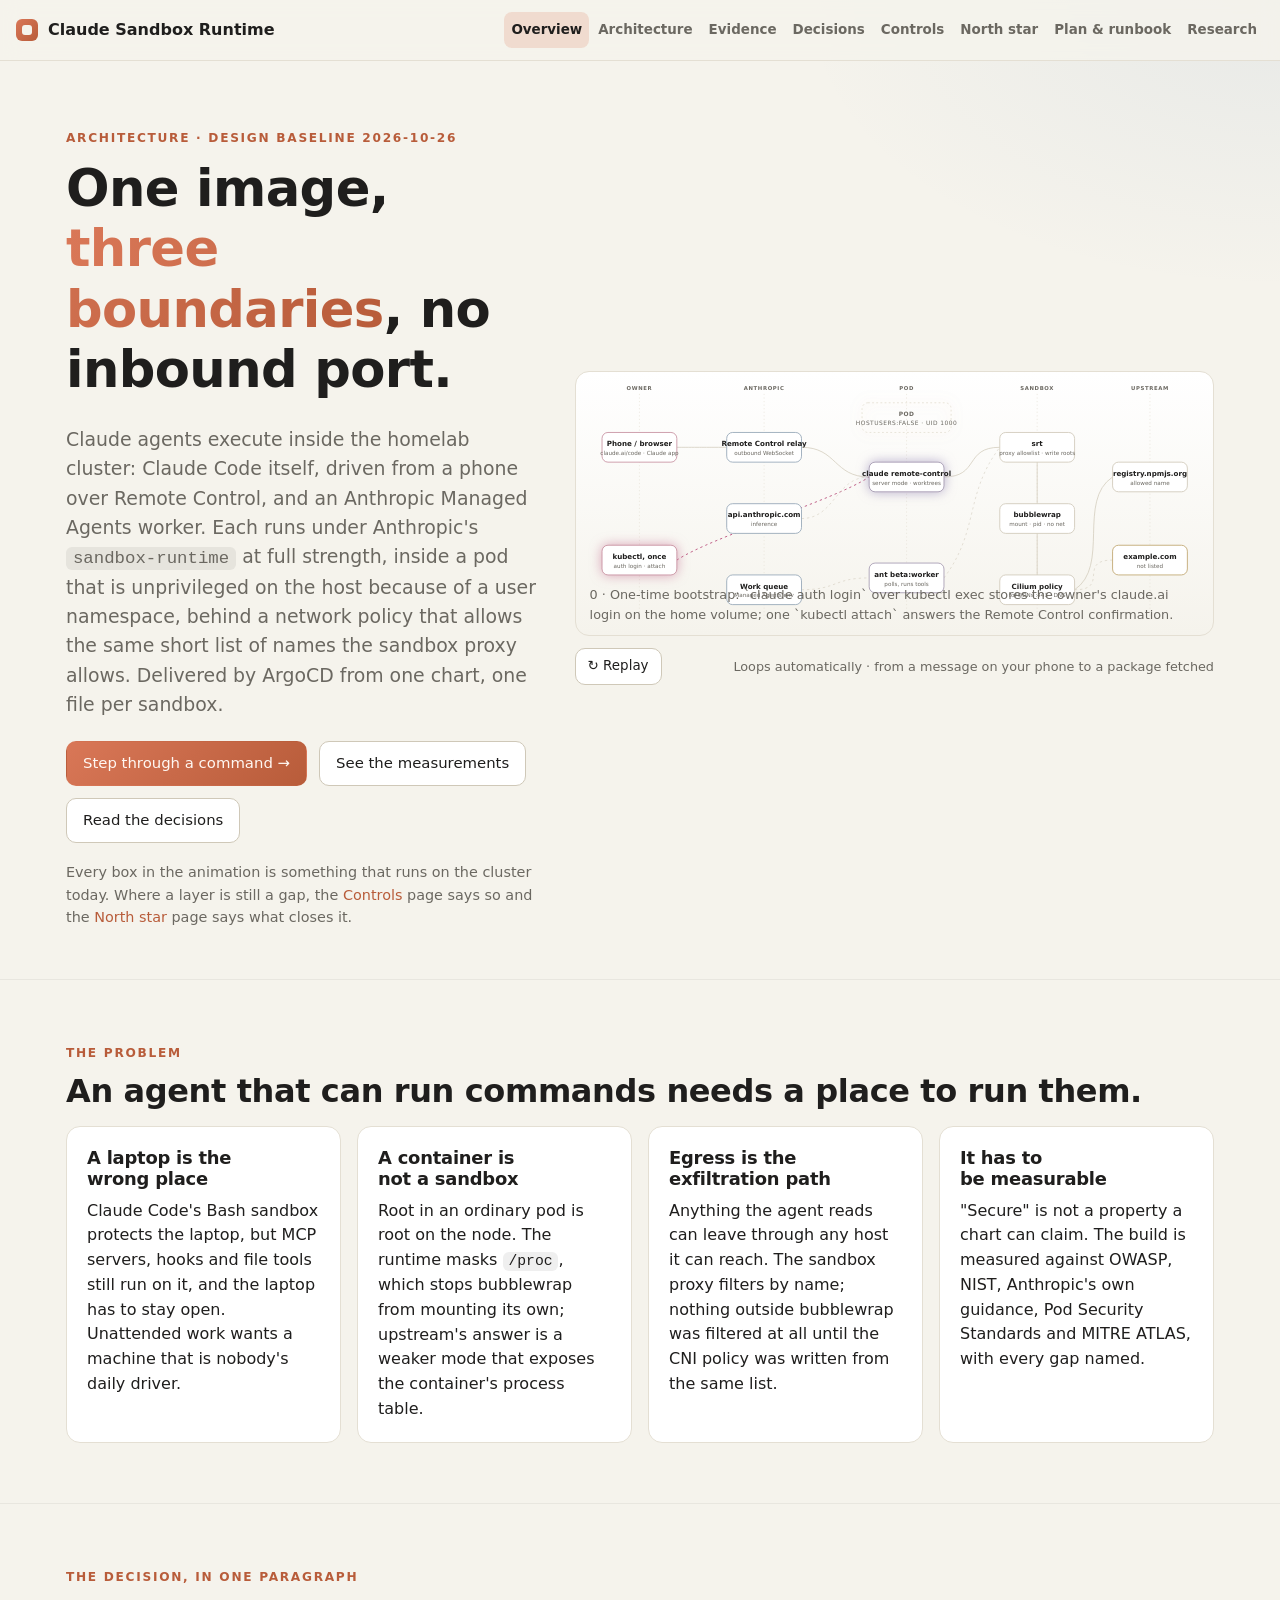
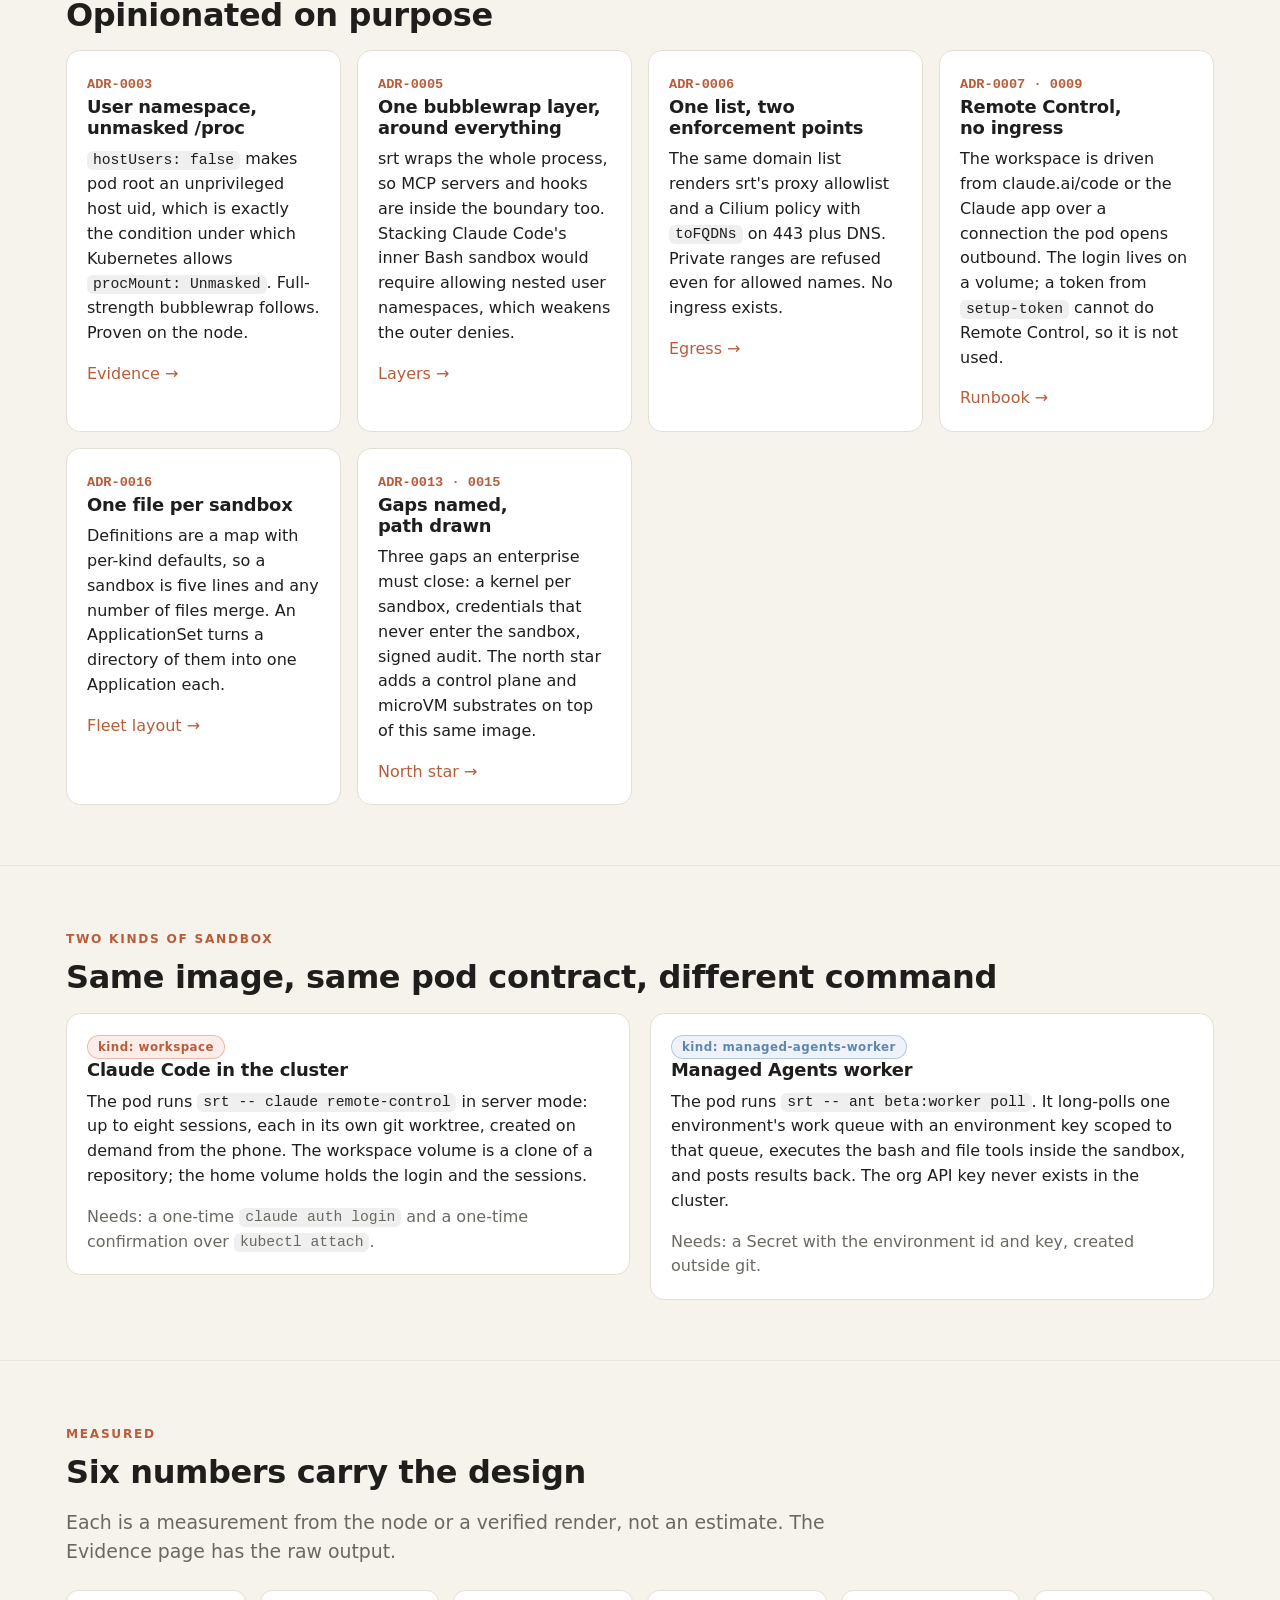
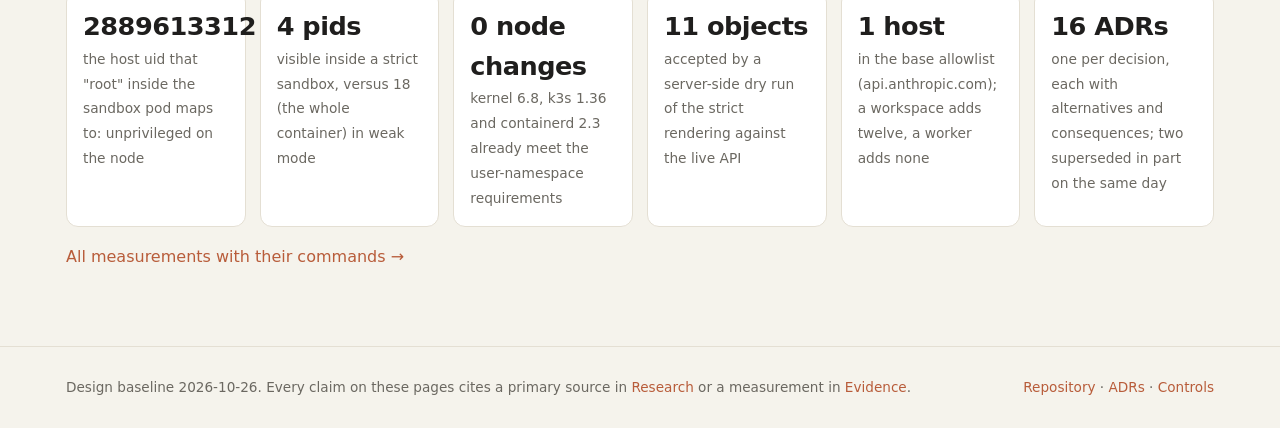
==== site/index.html @ 76c27f7f "Site: GitHub Pages in the Claude palette, replacing the artifact pages site/ mirrors the structure o" ====
<!doctype html>
<html lang="en">
<head>
<meta charset="utf-8">
<meta name="viewport" content="width=device-width, initial-scale=1, viewport-fit=cover">
<title>Claude Sandbox Runtime</title>
<meta name="description" content="Sandboxed execution environments for Claude agents on a Kubernetes homelab: Anthropic's sandbox-runtime at full strength inside pod user namespaces, delivered by GitOps, measured against published controls.">
<link rel="stylesheet" href="assets/site.css">
<script src="assets/site.js"></script>
</head>
<body>
<header id="site-header"></header>

<section class="hero">
  <div class="wrap grid">
    <div>
      <span class="eyebrow">Architecture · design baseline 2026-10-26</span>
      <h1>One image, <span>three boundaries</span>, no inbound port.</h1>
      <p class="lede">Claude agents execute inside the homelab cluster: Claude Code itself, driven from a phone over Remote Control, and an Anthropic Managed Agents worker. Each runs under Anthropic's <code>sandbox-runtime</code> at full strength, inside a pod that is unprivileged on the host because of a user namespace, behind a network policy that allows the same short list of names the sandbox proxy allows. Delivered by ArgoCD from one chart, one file per sandbox.</p>
      <div class="cta">
        <a class="btn primary" href="architecture.html">Step through a command →</a>
        <a class="btn" href="evidence.html">See the measurements</a>
        <a class="btn" href="decisions.html">Read the decisions</a>
      </div>
      <p class="muted" style="margin-top:18px;font-size:.9rem">Every box in the animation is something that runs on the cluster today. Where a layer is still a gap, the <a href="controls.html">Controls</a> page says so and the <a href="north-star.html">North star</a> page says what closes it.</p>
    </div>
    <div>
      <div class="stage" id="hero-stage"><div class="caption">Starting…</div></div>
      <div class="stage-controls">
        <button class="btn small" id="hero-replay">↻ Replay</button>
        <span class="spacer"></span>
        <span class="muted" style="font-size:.8rem">Loops automatically · from a message on your phone to a package fetched</span>
      </div>
    </div>
  </div>
</section>

<section>
  <div class="wrap">
    <span class="eyebrow">The problem</span>
    <h2>An agent that can run commands needs a place to run them.</h2>
    <div class="cards">
      <div class="card reveal"><h3>A laptop is the wrong place</h3><p>Claude Code's Bash sandbox protects the laptop, but MCP servers, hooks and file tools still run on it, and the laptop has to stay open. Unattended work wants a machine that is nobody's daily driver.</p></div>
      <div class="card reveal d1"><h3>A container is not a sandbox</h3><p>Root in an ordinary pod is root on the node. The runtime masks <code>/proc</code>, which stops bubblewrap from mounting its own; upstream's answer is a weaker mode that exposes the container's process table.</p></div>
      <div class="card reveal d2"><h3>Egress is the exfiltration path</h3><p>Anything the agent reads can leave through any host it can reach. The sandbox proxy filters by name; nothing outside bubblewrap was filtered at all until the CNI policy was written from the same list.</p></div>
      <div class="card reveal d3"><h3>It has to be measurable</h3><p>"Secure" is not a property a chart can claim. The build is measured against OWASP, NIST, Anthropic's own guidance, Pod Security Standards and MITRE ATLAS, with every gap named.</p></div>
    </div>
  </div>
</section>

<section>
  <div class="wrap">
    <span class="eyebrow">The decision, in one paragraph</span>
    <h2>Opinionated on purpose</h2>
    <div class="cards">
      <div class="card reveal"><span class="n">ADR-0003</span><h3>User namespace, unmasked /proc</h3><p><code>hostUsers: false</code> makes pod root an unprivileged host uid, which is exactly the condition under which Kubernetes allows <code>procMount: Unmasked</code>. Full-strength bubblewrap follows. Proven on the node.</p><a href="evidence.html">Evidence →</a></div>
      <div class="card reveal d1"><span class="n">ADR-0005</span><h3>One bubblewrap layer, around everything</h3><p>srt wraps the whole process, so MCP servers and hooks are inside the boundary too. Stacking Claude Code's inner Bash sandbox would require allowing nested user namespaces, which weakens the outer denies.</p><a href="architecture.html#layers">Layers →</a></div>
      <div class="card reveal d2"><span class="n">ADR-0006</span><h3>One list, two enforcement points</h3><p>The same domain list renders srt's proxy allowlist and a Cilium policy with <code>toFQDNs</code> on 443 plus DNS. Private ranges are refused even for allowed names. No ingress exists.</p><a href="architecture.html#egress">Egress →</a></div>
      <div class="card reveal d3"><span class="n">ADR-0007 · 0009</span><h3>Remote Control, no ingress</h3><p>The workspace is driven from claude.ai/code or the Claude app over a connection the pod opens outbound. The login lives on a volume; a token from <code>setup-token</code> cannot do Remote Control, so it is not used.</p><a href="plan.html">Runbook →</a></div>
      <div class="card reveal"><span class="n">ADR-0016</span><h3>One file per sandbox</h3><p>Definitions are a map with per-kind defaults, so a sandbox is five lines and any number of files merge. An ApplicationSet turns a directory of them into one Application each.</p><a href="plan.html#fleet">Fleet layout →</a></div>
      <div class="card reveal d1"><span class="n">ADR-0013 · 0015</span><h3>Gaps named, path drawn</h3><p>Three gaps an enterprise must close: a kernel per sandbox, credentials that never enter the sandbox, signed audit. The north star adds a control plane and microVM substrates on top of this same image.</p><a href="north-star.html">North star →</a></div>
    </div>
  </div>
</section>

<section>
  <div class="wrap">
    <span class="eyebrow">Two kinds of sandbox</span>
    <h2>Same image, same pod contract, different command</h2>
    <div class="split">
      <div class="card reveal"><span class="pill accent">kind: workspace</span><h3>Claude Code in the cluster</h3><p>The pod runs <code>srt -- claude remote-control</code> in server mode: up to eight sessions, each in its own git worktree, created on demand from the phone. The workspace volume is a clone of a repository; the home volume holds the login and the sessions.</p><p class="muted">Needs: a one-time <code>claude auth login</code> and a one-time confirmation over <code>kubectl attach</code>.</p></div>
      <div class="card reveal d1"><span class="pill sn">kind: managed-agents-worker</span><h3>Managed Agents worker</h3><p>The pod runs <code>srt -- ant beta:worker poll</code>. It long-polls one environment's work queue with an environment key scoped to that queue, executes the bash and file tools inside the sandbox, and posts results back. The org API key never exists in the cluster.</p><p class="muted">Needs: a Secret with the environment id and key, created outside git.</p></div>
    </div>
  </div>
</section>

<section>
  <div class="wrap">
    <span class="eyebrow">Measured</span>
    <h2>Six numbers carry the design</h2>
    <p class="lede">Each is a measurement from the node or a verified render, not an estimate. The Evidence page has the raw output.</p>
    <div class="stats">
      <div class="stat reveal"><b>2889613312</b><span>the host uid that "root" inside the sandbox pod maps to: unprivileged on the node</span></div>
      <div class="stat reveal d1"><b>4 pids</b><span>visible inside a strict sandbox, versus 18 (the whole container) in weak mode</span></div>
      <div class="stat reveal d2"><b>0 node changes</b><span>kernel 6.8, k3s 1.36 and containerd 2.3 already meet the user-namespace requirements</span></div>
      <div class="stat reveal d3"><b>11 objects</b><span>accepted by a server-side dry run of the strict rendering against the live API</span></div>
      <div class="stat reveal"><b>1 host</b><span>in the base allowlist (api.anthropic.com); a workspace adds twelve, a worker adds none</span></div>
      <div class="stat reveal d1"><b>16 ADRs</b><span>one per decision, each with alternatives and consequences; two superseded in part on the same day</span></div>
    </div>
    <p style="margin-top:18px"><a href="evidence.html">All measurements with their commands →</a></p>
  </div>
</section>

<footer id="site-footer"></footer>

<script>
(function () {
  const F = window.Site.Flow;
  const spec = {
    w: 1040, h: 410, nw: 126, nh: 50, label: "From a message on the phone to a package fetched through the sandbox",
    lanes: [["Owner", 90], ["Anthropic", 300], ["Pod", 540], ["Sandbox", 760], ["Upstream", 950]],
    nodes: [
      { id: "phone", label: "Phone / browser", sub: "claude.ai/code · Claude app", x: 90, y: 110, kind: "idp" },
      { id: "laptop", label: "kubectl, once", sub: "auth login · attach", x: 90, y: 300, kind: "idp" },
      { id: "relay", label: "Remote Control relay", sub: "outbound WebSocket", x: 300, y: 110, kind: "sn" },
      { id: "api", label: "api.anthropic.com", sub: "inference", x: 300, y: 230, kind: "sn" },
      { id: "queue", label: "Work queue", sub: "Managed Agents env", x: 300, y: 350, kind: "sn" },
      { id: "pod", label: "Pod", sub: "hostUsers:false · uid 1000", x: 540, y: 60, kind: "group", w: 150 },
      { id: "claude", label: "claude remote-control", sub: "server mode · worktrees", x: 540, y: 160, kind: "maestro" },
      { id: "ant", label: "ant beta:worker", sub: "polls, runs tools", x: 540, y: 330, kind: "maestro" },
      { id: "srt", label: "srt", sub: "proxy allowlist · write roots", x: 760, y: 110 },
      { id: "bwrap", label: "bubblewrap", sub: "mount · pid · no net", x: 760, y: 230 },
      { id: "cni", label: "Cilium policy", sub: "toFQDNs :443 · DNS", x: 760, y: 350 },
      { id: "npm", label: "registry.npmjs.org", sub: "allowed name", x: 950, y: 160 },
      { id: "evil", label: "example.com", sub: "not listed", x: 950, y: 300, kind: "key" },
    ],
    edges: [
      { id: "phone-relay", from: "phone", to: "relay" },
      { id: "laptop-claude", from: "laptop", to: "claude", kind: "c", bend: -40, dashed: true },
      { id: "relay-claude", from: "relay", to: "claude", kind: "c", bend: 0 },
      { id: "claude-api", from: "claude", to: "api", kind: "back", dashed: true },
      { id: "queue-ant", from: "queue", to: "ant", kind: "c", bend: 0, dashed: true },
      { id: "claude-srt", from: "claude", to: "srt", kind: "c", bend: 0 },
      { id: "srt-bwrap", from: "srt", to: "bwrap", kind: "v" },
      { id: "bwrap-cni", from: "bwrap", to: "cni", kind: "v" },
      { id: "cni-npm", from: "cni", to: "npm", kind: "c", bend: -40 },
      { id: "cni-evil", from: "cni", to: "evil", kind: "c", bend: 0, dashed: true },
      { id: "ant-srt", from: "ant", to: "srt", kind: "c", bend: -80, dashed: true },
    ],
  };
  const stage = document.getElementById("hero-stage");
  const flow = F.mount(stage, spec);
  const steps = [
    { caption: "0 · One-time bootstrap: `claude auth login` over kubectl exec stores the owner's claude.ai login on the home volume; one `kubectl attach` answers the Remote Control confirmation.", nodes: { laptop: "active-idp", pod: "active" }, packets: [{ edge: "laptop-claude", label: "login", cls: "idp" }], after: { claude: "active-maestro" } },
    { caption: "1 · The server opened an outbound WebSocket to Anthropic's Remote Control relay when it started. Nothing on the LAN accepts connections; the pod has no Service and the policy denies all ingress.", packets: [{ edge: "relay-claude", reverse: true, label: "register", cls: "maestro" }], after: { relay: "active-sn" } },
    { caption: "2 · You send a message from the phone: `npm view left-pad version`. The model answers with a Bash tool call; in default permission mode the app asks you first. bypassPermissions is disabled by managed settings.", nodes: { phone: "active-idp" }, packets: [{ edge: "phone-relay", label: "message", cls: "idp" }, { edge: "relay-claude", label: "turn", cls: "sn" }], after: { claude: "active-maestro" } },
    { caption: "3 · Inference goes to api.anthropic.com, the one name every sandbox may reach.", packets: [{ edge: "claude-api", label: "messages", cls: "sn" }, { edge: "claude-api", reverse: true, label: "tool_use", cls: "sn" }], after: { api: "active-sn" } },
    { caption: "4 · The whole server already runs inside srt, so the shell it spawns inherits the sandbox: writable /workspace, /home/agent and /tmp only, a fresh /proc with four pids, no network interface.", packets: [{ edge: "claude-srt", label: "spawn shell" }], after: { srt: "active" } },
    { caption: "5 · bubblewrap: own mount namespace with read-only binds for every deny, --unshare-net, --unshare-pid, the seccomp helper refusing Unix sockets and nested namespaces.", packets: [{ edge: "srt-bwrap", label: "bwrap" }], after: { bwrap: "active" } },
    { caption: "6 · npm honours HTTPS_PROXY, which points at a Unix socket bridged to srt's proxy outside bubblewrap. The proxy checks registry.npmjs.org against the allowlist and refuses private addresses for any name.", packets: [{ edge: "bwrap-cni", label: "CONNECT :443" }], after: { cni: "active" } },
    { caption: "7 · The CNI policy checks again: DNS went to the cluster resolvers, the destination matches a toFQDNs entry on 443. The flow leaves. A name that is not listed never gets this far.", parallel: true, packets: [{ edge: "cni-npm", label: "allowed", cls: "ok" }, { edge: "cni-evil", label: "403", cls: "bad", ms: 700 }], after: { npm: "ok", evil: "bad" } },
    { caption: "8 · Output returns to the session and to your phone. A Managed Agents worker runs the same path with `ant` in place of Claude Code, claiming work from its environment's queue instead of a relay.", packets: [{ edge: "cni-npm", reverse: true, label: "1.3.0", cls: "ok" }, { edge: "queue-ant", label: "work item", cls: "sn" }], after: { ant: "active-maestro", queue: "active-sn" }, hold: 1600 },
  ];
  const p = F.player(flow, steps, { loop: true, replayEl: document.getElementById("hero-replay") });
  p.play(0);
})();
</script>
</body>
</html>
---- site/assets/site.css ----
/* Claude Sandbox Runtime site. Vanilla CSS, no build step, no external fonts.
   Layout: a narrow reading column (72ch) for prose, a wide stage (1180px) for animated diagrams.
   Light-first in the Claude palette (ivory ground, Claude orange accent); a dark theme mirrors every token. */
:root {
  color-scheme: light;
  --bg: #f5f3ec;          /* ivory */
  --bg-2: #eeebe2;
  --panel: #ffffff;
  --panel-2: #f8f6f0;
  --line: #e4dfd3;
  --line-2: #cfc8b8;
  --text: #1f1e1d;
  --muted: #6b6861;
  --accent: #d97757;      /* Claude orange: the sandbox runtime and this project */
  --accent-deep: #b85c3a; /* deeper terracotta for the headline gradient */
  --accent-2: #5f86b3;    /* slate blue: Anthropic cloud side (relay, API, queue) */
  --maestro: #7d6ea6;     /* violet: the agent (Claude Code / ant) */
  --key: #b0862c;         /* amber: secrets, keys, tokens */
  --ok: #5e8a55;
  --bad: #b5423f;
  --warn: #c27e2a;
  --idp: #bf5e86;         /* pink: the owner's devices and identity */
  --radius: 14px;
  --maxw: 1180px;
  --font: ui-sans-serif, system-ui, -apple-system, "Segoe UI", Roboto, "Helvetica Neue", Arial, sans-serif;
  --mono: ui-monospace, SFMono-Regular, Menlo, Consolas, "Liberation Mono", monospace;
}
@media (prefers-color-scheme: dark) {
  :root:not([data-theme="light"]) {
    color-scheme: dark;
    --bg: #1c1a18; --bg-2: #232120; --panel: #2a2725; --panel-2: #332f2c; --line: #3b3733; --line-2: #514b44;
    --text: #f0ede6; --muted: #a8a298; --accent: #e8906e; --accent-deep: #d97757; --accent-2: #8fb0d8; --maestro: #a79ad0; --key: #d9ae4f;
    --ok: #7fb37a; --bad: #e07068; --warn: #e0a050; --idp: #d98ab0;
  }
}
:root[data-theme="dark"] {
  color-scheme: dark;
  --bg: #1c1a18; --bg-2: #232120; --panel: #2a2725; --panel-2: #332f2c; --line: #3b3733; --line-2: #514b44;
  --text: #f0ede6; --muted: #a8a298; --accent: #e8906e; --accent-deep: #d97757; --accent-2: #8fb0d8; --maestro: #a79ad0; --key: #d9ae4f;
  --ok: #7fb37a; --bad: #e07068; --warn: #e0a050; --idp: #d98ab0;
}

* { box-sizing: border-box; }
html { scroll-behavior: smooth; }
body {
  margin: 0; background: var(--bg); color: var(--text); font-family: var(--font); line-height: 1.55; font-size: 16px;
  -webkit-font-smoothing: antialiased;
  background-image: radial-gradient(900px 480px at 8% -10%, color-mix(in srgb, var(--accent) 12%, transparent), transparent 60%),
                    radial-gradient(800px 480px at 100% 0%, color-mix(in srgb, var(--accent-2) 9%, transparent), transparent 60%);
}
a { color: var(--accent-deep); text-decoration: none; }
a:hover { text-decoration: underline; }
:focus-visible { outline: 2px solid var(--accent); outline-offset: 2px; }
code, pre, kbd { font-family: var(--mono); font-size: .92em; }
code { background: color-mix(in srgb, var(--text) 7%, transparent); padding: .1em .4em; border-radius: 6px; }
pre { background: var(--bg-2); border: 1px solid var(--line); border-radius: 10px; padding: 14px 16px; overflow-x: auto; line-height: 1.5; margin: 14px 0; font-size: .85rem; }
pre code { background: none; padding: 0; }
h1, h2, h3, h4 { line-height: 1.18; margin: 0 0 .5em; letter-spacing: -.012em; text-wrap: balance; }
h1 { font-size: clamp(2rem, 4.6vw, 3.2rem); font-weight: 800; }
h2 { font-size: clamp(1.45rem, 2.8vw, 2rem); font-weight: 750; }
h3 { font-size: 1.12rem; font-weight: 700; }
p { margin: 0 0 1em; }
p, li { max-width: 72ch; }
.muted { color: var(--muted); }
.wrap { max-width: var(--maxw); margin: 0 auto; padding-left: max(16px, env(safe-area-inset-left, 0px)); padding-right: max(16px, env(safe-area-inset-right, 0px)); }
.lede { font-size: 1.18rem; color: var(--muted); max-width: 64ch; }
section { padding-block: 60px; }
section + section { border-top: 1px solid color-mix(in srgb, var(--text) 6%, transparent); }
.eyebrow { display: inline-block; font-size: .76rem; letter-spacing: .14em; text-transform: uppercase; color: var(--accent-deep); font-weight: 700; margin-bottom: 10px; }
.eyebrow.sn { color: var(--accent-2); } .eyebrow.key { color: var(--key); } .eyebrow.idp { color: var(--idp); } .eyebrow.maestro { color: var(--maestro); }

/* Header & footer */
.site-header { position: sticky; top: env(safe-area-inset-top, 0px); z-index: 50; backdrop-filter: blur(10px); background: color-mix(in srgb, var(--bg) 84%, transparent); border-bottom: 1px solid var(--line); }
.site-header .wrap { display: flex; align-items: center; gap: 14px; min-height: 60px; max-width: 1480px; }
.brand { display: flex; align-items: center; gap: 10px; font-weight: 800; color: var(--text); white-space: nowrap; }
.brand:hover { text-decoration: none; }
.brand .mark { width: 22px; height: 22px; border-radius: 6px; background: linear-gradient(135deg, var(--accent), var(--accent-deep)); display: inline-block; position: relative; }
.brand .mark::after { content: ""; position: absolute; inset: 6px; border-radius: 3px; background: var(--bg); }
.brand .tagline { font-weight: 500; color: var(--muted); }
@media (max-width: 2000px) { .brand .tagline { display: none; } }
.nav { display: flex; gap: 2px; margin-left: auto; flex-wrap: wrap; }
.nav a { color: var(--muted); padding: 8px 10px; border-radius: 8px; font-size: .9rem; font-weight: 600; }
.nav a:hover { color: var(--text); background: color-mix(in srgb, var(--text) 6%, transparent); text-decoration: none; }
.nav a.active { color: var(--text); background: color-mix(in srgb, var(--accent) 20%, transparent); }
.nav-toggle { display: none; margin-left: auto; background: none; border: 1px solid var(--line-2); color: var(--text); border-radius: 8px; padding: 6px 10px; font: inherit; }
@media (max-width: 1500px) { .nav a { padding: 8px 7px; font-size: .84rem; } }
@media (max-width: 900px) {
  .nav { display: none; position: absolute; left: 0; right: 0; top: 60px; background: var(--bg-2); flex-direction: column; padding: 10px 16px 16px; border-bottom: 1px solid var(--line); }
  .nav.open { display: flex; }
  .nav-toggle { display: inline-block; }
}
.site-footer { border-top: 1px solid var(--line); padding-block: 30px; color: var(--muted); font-size: .85rem; }
.site-footer .wrap { display: flex; gap: 16px; flex-wrap: wrap; justify-content: space-between; }

/* Hero */
.hero { padding-block: 64px 36px; }
.hero .grid { display: grid; grid-template-columns: 0.85fr 1.15fr; gap: 36px; align-items: center; }
@media (max-width: 980px) { .hero .grid { grid-template-columns: 1fr; } }
.hero h1 span { background: linear-gradient(90deg, var(--accent), var(--accent-deep)); -webkit-background-clip: text; background-clip: text; color: transparent; }
.cta { display: flex; gap: 12px; flex-wrap: wrap; margin-top: 22px; }
.btn { display: inline-flex; align-items: center; gap: 8px; padding: 10px 16px; border-radius: 10px; font-weight: 700; border: 1px solid var(--line-2); color: var(--text); background: var(--panel); cursor: pointer; font: inherit; font-size: .93rem; transition: transform .15s ease, background .15s ease; }
.btn:hover { text-decoration: none; transform: translateY(-1px); background: var(--panel-2); }
.btn.primary { background: linear-gradient(135deg, var(--accent), var(--accent-deep)); border-color: transparent; color: #fff8f3; }
.btn.small { padding: 7px 12px; font-size: .84rem; }
.btn[disabled] { opacity: .5; cursor: default; transform: none; }

/* Cards, pills, stats, tables */
.cards { display: grid; grid-template-columns: repeat(auto-fit, minmax(250px, 1fr)); gap: 16px; }
.card { background: var(--panel); border: 1px solid var(--line); border-radius: var(--radius); padding: 20px; min-width: 0; transition: border-color .2s ease, transform .2s ease; }
.card:hover { border-color: var(--line-2); transform: translateY(-2px); }
.card h3 { display: flex; align-items: center; gap: 10px; }
.card p:last-child { margin-bottom: 0; }
.card .n { font-family: var(--mono); color: var(--accent-deep); font-weight: 800; font-size: .85rem; }
.pill { display: inline-block; padding: 2px 10px; border-radius: 999px; font-size: .74rem; font-weight: 700; letter-spacing: .04em; border: 1px solid var(--line-2); color: var(--muted); white-space: nowrap; }
.pill.ok { color: var(--ok); border-color: color-mix(in srgb, var(--ok) 40%, transparent); background: color-mix(in srgb, var(--ok) 10%, transparent); }
.pill.bad { color: var(--bad); border-color: color-mix(in srgb, var(--bad) 40%, transparent); background: color-mix(in srgb, var(--bad) 10%, transparent); }
.pill.warn { color: var(--warn); border-color: color-mix(in srgb, var(--warn) 40%, transparent); background: color-mix(in srgb, var(--warn) 10%, transparent); }
.pill.accent { color: var(--accent-deep); border-color: color-mix(in srgb, var(--accent) 45%, transparent); background: color-mix(in srgb, var(--accent) 12%, transparent); }
.pill.sn { color: var(--accent-2); border-color: color-mix(in srgb, var(--accent-2) 40%, transparent); background: color-mix(in srgb, var(--accent-2) 10%, transparent); }
.pill.key { color: var(--key); border-color: color-mix(in srgb, var(--key) 40%, transparent); background: color-mix(in srgb, var(--key) 10%, transparent); }
.stats { display: grid; grid-template-columns: repeat(auto-fit, minmax(150px, 1fr)); gap: 14px; margin-top: 24px; }
.stat { background: var(--panel); border: 1px solid var(--line); border-radius: 12px; padding: 16px; min-width: 0; }
.stat b { display: block; font-size: 1.6rem; font-weight: 800; letter-spacing: -.02em; font-variant-numeric: tabular-nums; }
.stat span { color: var(--muted); font-size: .86rem; }
table { width: 100%; border-collapse: collapse; font-size: .92rem; margin: 12px 0 20px; }
th, td { text-align: left; padding: 10px 12px; border-bottom: 1px solid var(--line); vertical-align: top; }
th { color: var(--muted); font-weight: 700; font-size: .78rem; letter-spacing: .06em; text-transform: uppercase; }
tr:hover td { background: color-mix(in srgb, var(--text) 2%, transparent); }
.table-wrap { overflow-x: auto; }
td p, td li { max-width: none; }

/* Stage (animated SVG) */
.stage { background: linear-gradient(180deg, var(--panel), var(--bg)); border: 1px solid var(--line); border-radius: var(--radius); padding: 10px; position: relative; overflow: hidden; }
.stage svg { width: 100%; height: auto; display: block; }
.stage .caption { position: absolute; left: 14px; right: 14px; bottom: 10px; font-size: .8rem; color: var(--muted); }
.stage-controls { display: flex; gap: 8px; align-items: center; flex-wrap: wrap; margin: 12px 0; }
.stage-controls .spacer { flex: 1; }
.steps { display: flex; gap: 6px; margin: 12px 0; flex-wrap: wrap; }
.steps button { background: var(--panel); border: 1px solid var(--line); color: var(--muted); border-radius: 8px; padding: 6px 10px; font-size: .78rem; font-weight: 700; cursor: pointer; font-family: inherit; }
.steps button.current { color: var(--text); border-color: var(--accent); background: color-mix(in srgb, var(--accent) 16%, transparent); }
.steps button.done { color: var(--text); }
.progress { height: 4px; background: var(--line); border-radius: 4px; overflow: hidden; }
.progress i { display: block; height: 100%; width: 0; background: linear-gradient(90deg, var(--accent), var(--accent-deep)); transition: width .4s ease; }
.toggle { display: inline-flex; border: 1px solid var(--line-2); border-radius: 10px; overflow: hidden; }
.toggle button { background: none; border: 0; color: var(--muted); padding: 7px 12px; font-weight: 700; font-size: .84rem; cursor: pointer; font-family: inherit; }
.toggle button.on { background: color-mix(in srgb, var(--accent) 20%, transparent); color: var(--text); }

/* Flow SVG classes (used by the Flow engine in site.js) */
.flow .lane { fill: var(--muted); font-size: 9px; letter-spacing: .12em; text-transform: uppercase; font-weight: 700; font-family: var(--font); }
.flow .lane-line { stroke: var(--line); stroke-dasharray: 2 4; }
.flow .edge { fill: none; stroke: var(--line-2); stroke-width: 1.6; opacity: .75; transition: stroke .3s, opacity .3s; }
.flow .edge.dashed { stroke-dasharray: 4 5; opacity: .55; }
.flow .edge.hot { stroke: var(--accent); opacity: 1; }
.flow .edge.hot-sn { stroke: var(--accent-2); opacity: 1; }
.flow .edge.hot-key { stroke: var(--key); opacity: 1; }
.flow .edge.hot-idp { stroke: var(--idp); opacity: 1; }
.flow .edge.hot-maestro { stroke: var(--maestro); opacity: 1; }
.flow .edge.hot-ok { stroke: var(--ok); opacity: 1; }
.flow .edge.hot-bad { stroke: var(--bad); opacity: 1; }
.flow .node rect { fill: var(--panel); stroke: var(--line-2); stroke-width: 1.4; transition: stroke .25s, fill .25s, filter .25s; }
.flow .node text { fill: var(--text); font-family: var(--font); font-size: 12px; font-weight: 700; }
.flow .node text.sub { fill: var(--muted); font-size: 9.5px; font-weight: 500; }
.flow .node.active rect { stroke: var(--accent); filter: drop-shadow(0 0 10px color-mix(in srgb, var(--accent) 55%, transparent)); }
.flow .node.active-sn rect { stroke: var(--accent-2); filter: drop-shadow(0 0 10px color-mix(in srgb, var(--accent-2) 55%, transparent)); }
.flow .node.active-key rect { stroke: var(--key); filter: drop-shadow(0 0 10px color-mix(in srgb, var(--key) 55%, transparent)); }
.flow .node.active-idp rect { stroke: var(--idp); filter: drop-shadow(0 0 10px color-mix(in srgb, var(--idp) 55%, transparent)); }
.flow .node.active-maestro rect { stroke: var(--maestro); filter: drop-shadow(0 0 10px color-mix(in srgb, var(--maestro) 55%, transparent)); }
.flow .node.ok rect { stroke: var(--ok); }
.flow .node.bad rect { stroke: var(--bad); filter: drop-shadow(0 0 10px color-mix(in srgb, var(--bad) 50%, transparent)); }
.flow .node.off { opacity: .35; }
.flow .node.pulse rect { animation: nodePulse 1.1s ease-in-out infinite; }
@keyframes nodePulse { 0%,100% { filter: drop-shadow(0 0 4px color-mix(in srgb, var(--accent) 30%, transparent)); } 50% { filter: drop-shadow(0 0 14px color-mix(in srgb, var(--accent) 80%, transparent)); } }
.flow .node.kind-sn rect { stroke: color-mix(in srgb, var(--accent-2) 55%, var(--line-2)); }
.flow .node.kind-key rect { stroke: color-mix(in srgb, var(--key) 55%, var(--line-2)); }
.flow .node.kind-idp rect { stroke: color-mix(in srgb, var(--idp) 55%, var(--line-2)); }
.flow .node.kind-maestro rect { stroke: color-mix(in srgb, var(--maestro) 55%, var(--line-2)); }
.flow .node.kind-group rect { fill: transparent; stroke: var(--line); stroke-dasharray: 3 4; }
.flow .node.kind-group text { fill: var(--muted); font-size: 10px; letter-spacing: .08em; text-transform: uppercase; }
.flow .packet { filter: drop-shadow(0 0 6px currentColor); }
.flow .plabel { font-family: var(--mono); font-size: 9px; fill: var(--bg); font-weight: 700; }
.flow .plabel-bg { rx: 6; }
.flow .badge { font-family: var(--mono); font-size: 9px; fill: var(--text); }

/* Walkthrough */
.walk { display: grid; grid-template-columns: 1.45fr 1fr; gap: 20px; align-items: start; }
@media (max-width: 980px) { .walk { grid-template-columns: 1fr; } }
.narrative { background: var(--panel); border: 1px solid var(--line); border-radius: var(--radius); padding: 20px; min-height: 300px; min-width: 0; }
.narrative h3 { margin-bottom: 6px; }
.narrative .who { font-size: .78rem; color: var(--accent-deep); font-weight: 700; letter-spacing: .06em; text-transform: uppercase; }
.log { background: var(--bg-2); border: 1px solid var(--line); border-radius: 10px; padding: 12px 14px; font-family: var(--mono); font-size: .78rem; line-height: 1.55; color: var(--text); margin-top: 14px; min-height: 90px; white-space: pre-wrap; word-break: break-word; }
.log .k { color: var(--accent-2); } .log .ok { color: var(--ok); } .log .bad { color: var(--bad); } .log .dim { color: var(--muted); } .log .key { color: var(--key); } .log .idp { color: var(--idp); }
.log div { opacity: 0; transform: translateY(4px); animation: logIn .35s ease forwards; }
@keyframes logIn { to { opacity: 1; transform: none; } }

/* Reveal */
.reveal { opacity: 1; transform: none; }
.reveal.pending { opacity: 0; transform: translateY(16px); }
.reveal.in { opacity: 1; transform: none; transition: opacity .6s ease, transform .6s ease; }
.reveal.d1.in { transition-delay: .08s; } .reveal.d2.in { transition-delay: .16s; } .reveal.d3.in { transition-delay: .24s; }

/* Layers */
.layers { display: grid; gap: 10px; }
.layer { display: grid; grid-template-columns: 190px 1fr; gap: 16px; align-items: center; background: var(--panel); border: 1px solid var(--line); border-radius: 12px; padding: 14px 16px; min-width: 0; }
.layer .name { font-weight: 800; }
.layer .name small { display: block; color: var(--muted); font-weight: 500; font-size: .78rem; }
.layer .chips { display: flex; gap: 8px; flex-wrap: wrap; }
.chip { display: inline-flex; align-items: center; gap: 7px; background: var(--bg-2); border: 1px solid var(--line-2); border-radius: 999px; padding: 5px 11px; font-size: .84rem; font-weight: 600; }
.chip.sn { border-color: color-mix(in srgb, var(--accent-2) 50%, var(--line-2)); } .chip.key { border-color: color-mix(in srgb, var(--key) 50%, var(--line-2)); } .chip.idp { border-color: color-mix(in srgb, var(--idp) 50%, var(--line-2)); } .chip.maestro { border-color: color-mix(in srgb, var(--maestro) 50%, var(--line-2)); } .chip.bad { border-color: color-mix(in srgb, var(--bad) 55%, var(--line-2)); }
@media (max-width: 640px) { .layer { grid-template-columns: 1fr; } }

/* Split, callouts, tree, quote */
.split { display: grid; grid-template-columns: 1fr 1fr; gap: 20px; align-items: start; }
@media (max-width: 880px) { .split { grid-template-columns: 1fr; } }
.split > * { min-width: 0; }
.callout { background: color-mix(in srgb, var(--accent) 9%, transparent); border: 1px solid color-mix(in srgb, var(--accent) 35%, transparent); border-radius: 12px; padding: 14px 16px; margin: 16px 0; }
.callout.warn { background: color-mix(in srgb, var(--warn) 9%, transparent); border-color: color-mix(in srgb, var(--warn) 40%, transparent); }
.callout.key { background: color-mix(in srgb, var(--key) 9%, transparent); border-color: color-mix(in srgb, var(--key) 40%, transparent); }
.callout p:last-child { margin-bottom: 0; }
.tree { font-family: var(--mono); font-size: .82rem; background: var(--bg-2); border: 1px solid var(--line); border-radius: 10px; padding: 14px 16px; line-height: 1.7; white-space: pre; overflow-x: auto; }
.tree .dir { color: var(--accent-2); } .tree .gen { color: var(--muted); } .tree .edit { color: var(--key); font-weight: 800; }
.quote { border-left: 3px solid var(--accent); padding: 6px 16px; color: var(--muted); font-style: italic; margin: 16px 0; }
.quote cite { display: block; font-style: normal; font-size: .8rem; margin-top: 6px; }
hr.soft { border: 0; border-top: 1px solid var(--line); margin: 28px 0; }

/* ADR cards */
.adr { display: grid; grid-template-columns: 70px 1fr auto; gap: 14px; align-items: center; background: var(--panel); border: 1px solid var(--line); border-radius: 12px; padding: 14px 16px; min-width: 0; }
.adr .num { font-family: var(--mono); color: var(--accent-deep); font-weight: 800; }
.adr p { margin: 2px 0 0; color: var(--muted); font-size: .9rem; max-width: none; }
.adr details { grid-column: 1 / -1; }
.adr summary { cursor: pointer; color: var(--accent-deep); font-size: .86rem; font-weight: 600; }
.adr .body { font-size: .9rem; color: var(--text); margin-top: 8px; }
.adr .body h4 { margin: 10px 0 4px; font-size: .8rem; letter-spacing: .06em; text-transform: uppercase; color: var(--muted); }
@media (max-width: 640px) { .adr { grid-template-columns: 1fr; } }
.filter { display: flex; gap: 6px; flex-wrap: wrap; margin-bottom: 12px; }
.filter button { background: var(--panel); border: 1px solid var(--line-2); color: var(--muted); border-radius: 8px; padding: 6px 10px; font-weight: 700; font-size: .8rem; cursor: pointer; font-family: inherit; }
.filter button.on { color: var(--text); border-color: var(--accent); background: color-mix(in srgb, var(--accent) 16%, transparent); }

/* Scorecard bars */
.bar { height: 10px; background: var(--line); border-radius: 999px; overflow: hidden; display: flex; min-width: 120px; }
.bar i { display: block; height: 100%; }
.bar .m { background: var(--ok); } .bar .p { background: var(--warn); } .bar .g { background: var(--bad); }
.legend { display: flex; gap: 14px; font-size: .85rem; color: var(--muted); margin: 6px 0 14px; flex-wrap: wrap; }
.legend span::before { content: ""; display: inline-block; width: 10px; height: 10px; border-radius: 2px; margin-right: 6px; vertical-align: -1px; }
.legend .m::before { background: var(--ok); } .legend .p::before { background: var(--warn); } .legend .g::before { background: var(--bad); }

/* Phase steps */
.phases { counter-reset: ph; display: grid; gap: 12px; }
.phase { display: grid; grid-template-columns: 44px 1fr auto; gap: 14px; align-items: start; background: var(--panel); border: 1px solid var(--line); border-radius: 12px; padding: 14px 16px; min-width: 0; }
.phase::before { counter-increment: ph; content: counter(ph); font-family: var(--mono); font-size: 1.4rem; font-weight: 800; color: var(--accent-deep); line-height: 1.1; }
.phase ul { margin: 6px 0 0; padding-left: 18px; }
.phase li { font-size: .92rem; }
@media (max-width: 640px) { .phase { grid-template-columns: 1fr; } .phase::before { display: none; } }

/* Term highlighter (north star) */
.term { cursor: pointer; border-bottom: 2px dotted var(--accent); border-radius: 2px; padding: 0 2px; }
.term.sel, .term:hover { background: color-mix(in srgb, var(--accent) 18%, transparent); }

.sr-only { position: absolute; width: 1px; height: 1px; overflow: hidden; clip: rect(0 0 0 0); }
@media (prefers-reduced-motion: reduce) {
  html { scroll-behavior: auto; }
  .reveal.pending { opacity: 1; transform: none; }
  .flow .node.pulse rect { animation: none; }
  .log div { animation: none; opacity: 1; transform: none; }
}
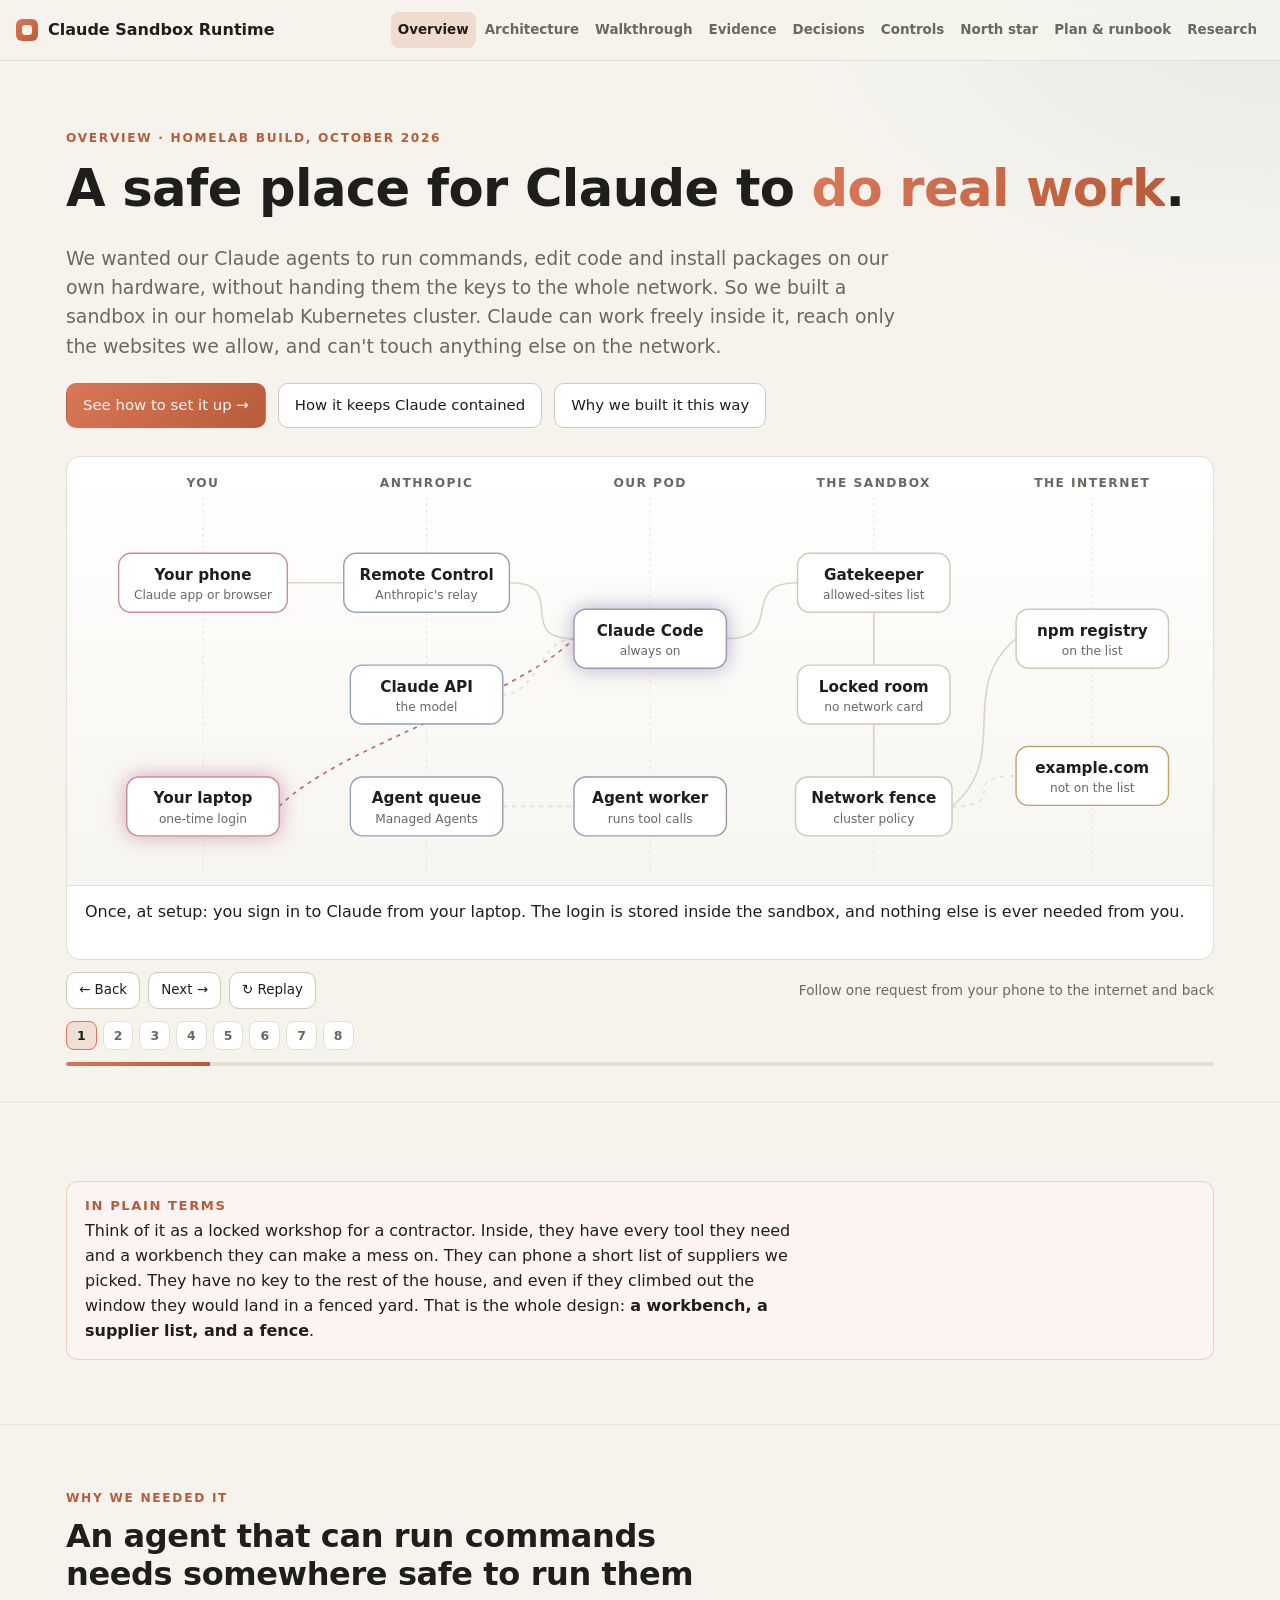
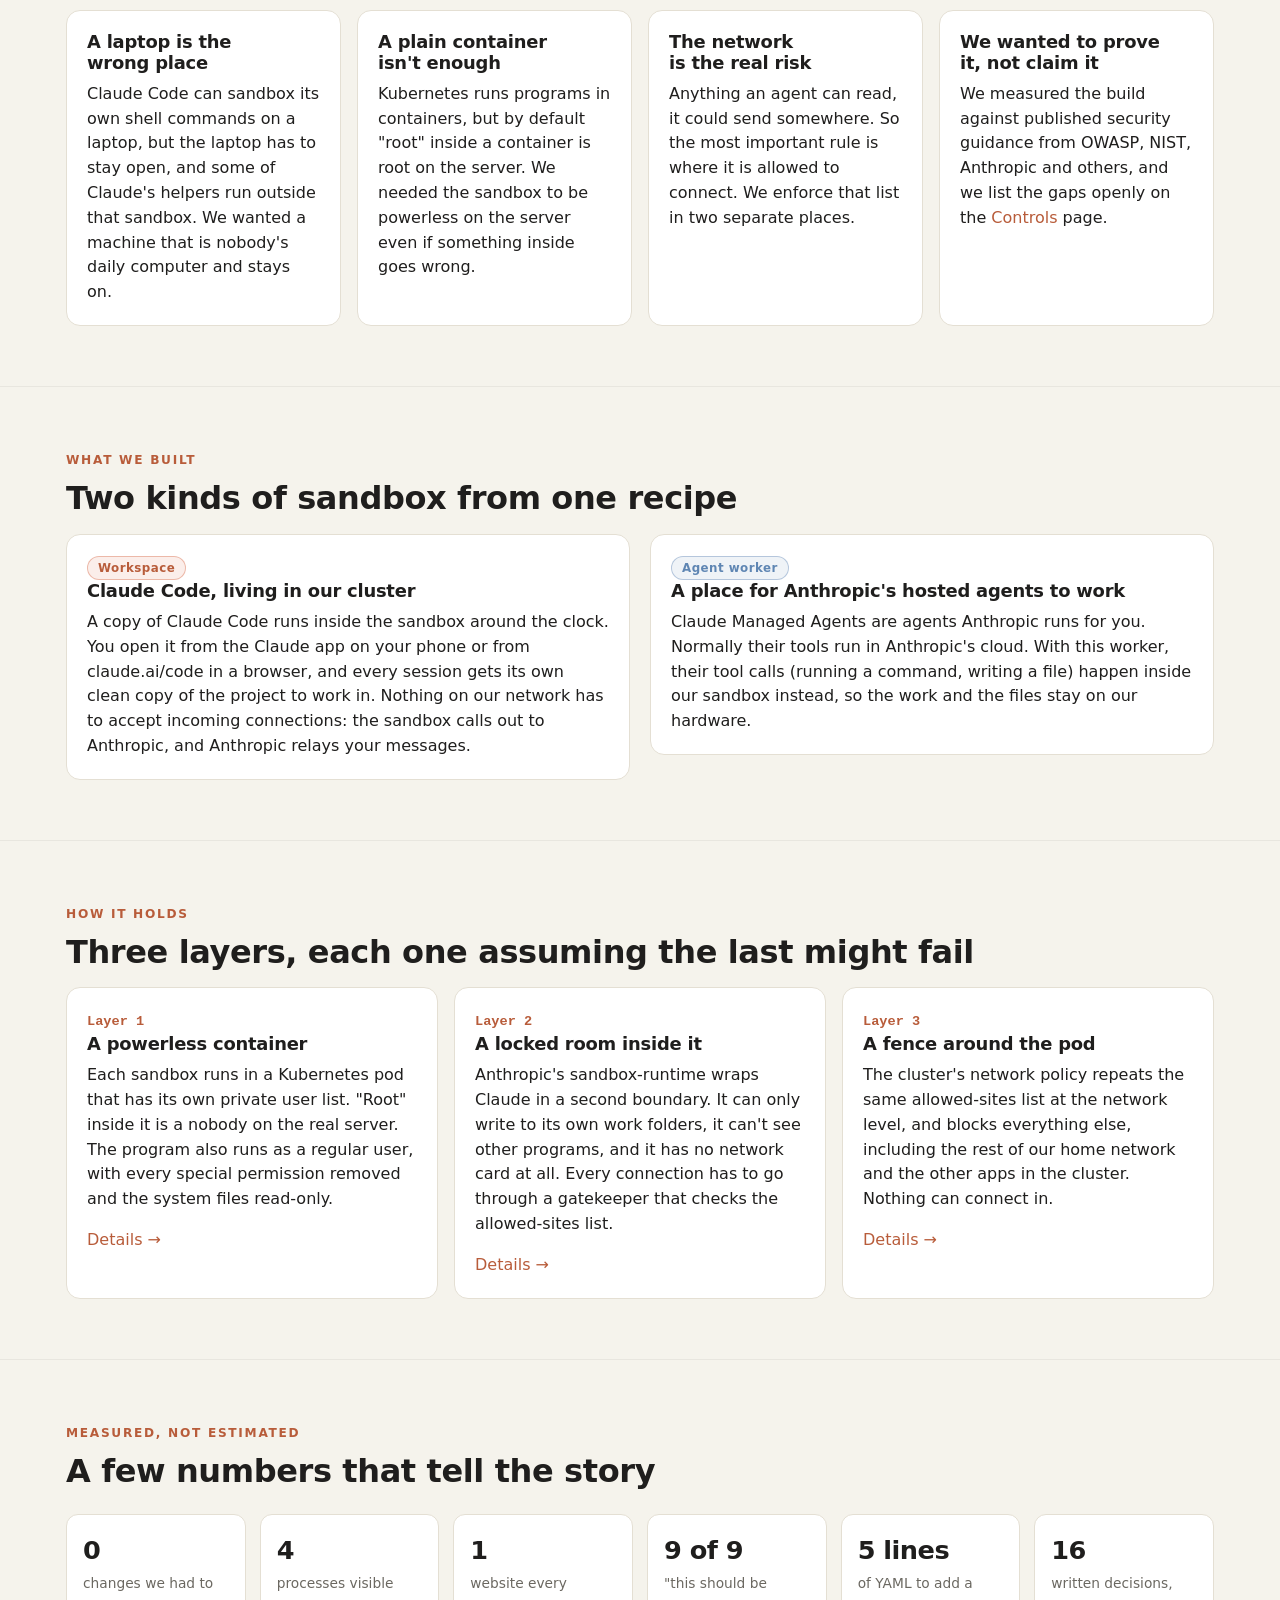
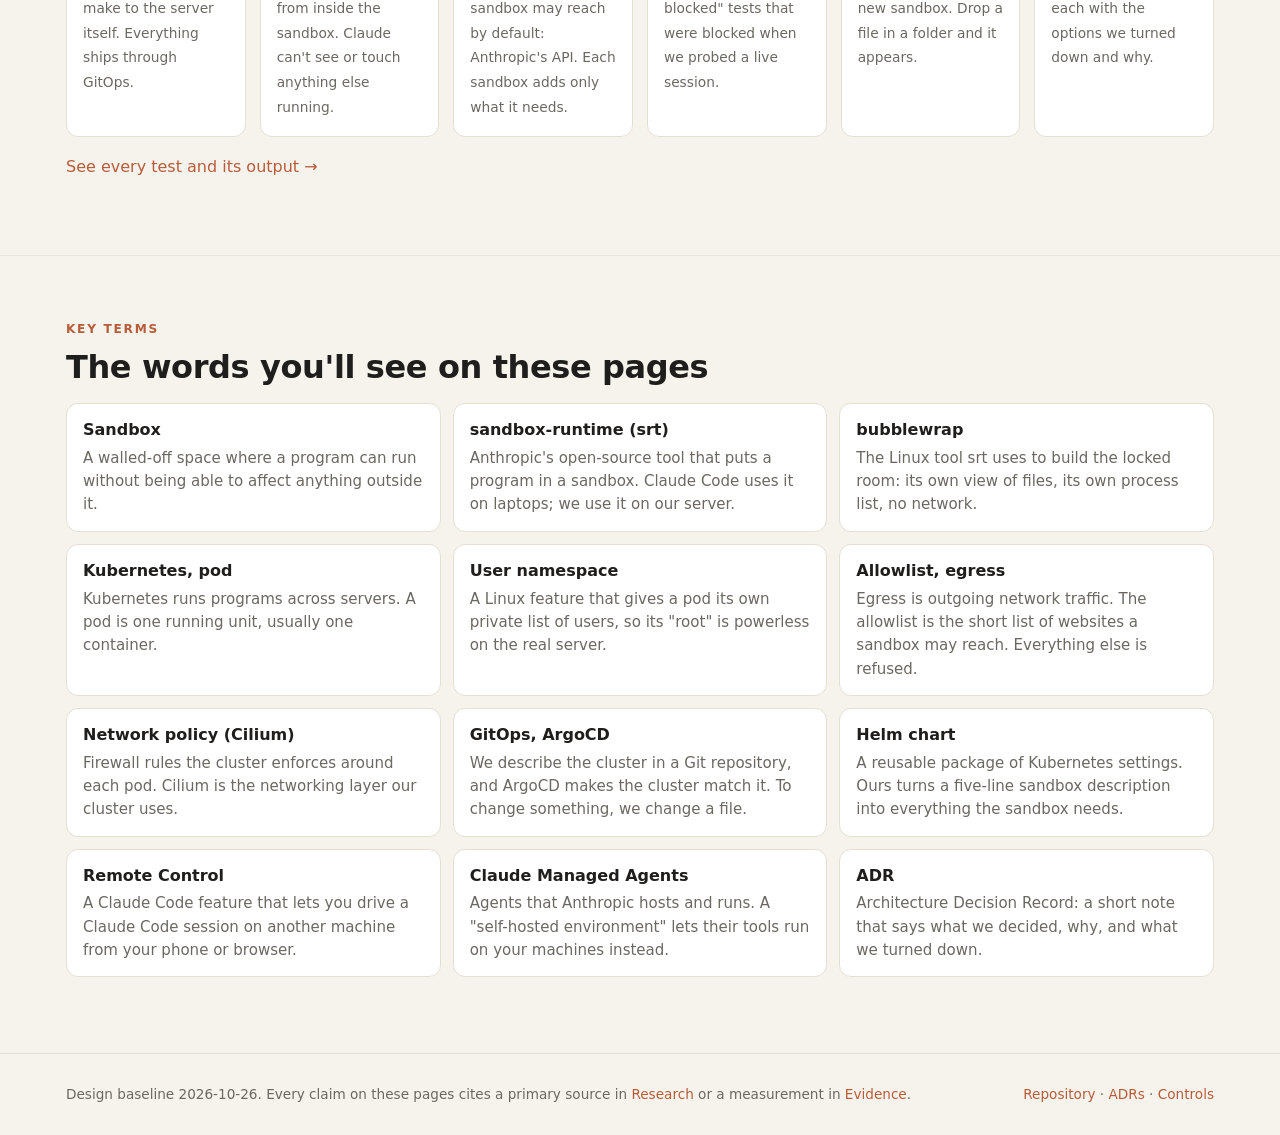
==== commit b7356645: "site: diagram engine fits text, caption below drawing; overview rewritten in plain language Co-Autho" ====
--- a/site/index.html
+++ b/site/index.html
@@ -4,90 +4,119 @@
 <meta charset="utf-8">
 <meta name="viewport" content="width=device-width, initial-scale=1, viewport-fit=cover">
 <title>Claude Sandbox Runtime</title>
-<meta name="description" content="Sandboxed execution environments for Claude agents on a Kubernetes homelab: Anthropic's sandbox-runtime at full strength inside pod user namespaces, delivered by GitOps, measured against published controls.">
+<meta name="description" content="How we gave Claude agents a safe place to do real work in our homelab: a locked-down sandbox on Kubernetes, built on Anthropic's sandbox-runtime and delivered with GitOps.">
 <link rel="stylesheet" href="assets/site.css">
 <script src="assets/site.js"></script>
 </head>
 <body>
 <header id="site-header"></header>
 
-<section class="hero">
+<section class="hero stacked">
   <div class="wrap grid">
     <div>
-      <span class="eyebrow">Architecture · design baseline 2026-10-26</span>
-      <h1>One image, <span>three boundaries</span>, no inbound port.</h1>
-      <p class="lede">Claude agents execute inside the homelab cluster: Claude Code itself, driven from a phone over Remote Control, and an Anthropic Managed Agents worker. Each runs under Anthropic's <code>sandbox-runtime</code> at full strength, inside a pod that is unprivileged on the host because of a user namespace, behind a network policy that allows the same short list of names the sandbox proxy allows. Delivered by ArgoCD from one chart, one file per sandbox.</p>
+      <span class="eyebrow">Overview · homelab build, October 2026</span>
+      <h1>A safe place for Claude to <span>do real work</span>.</h1>
+      <p class="lede">We wanted our Claude agents to run commands, edit code and install packages on our own hardware, without handing them the keys to the whole network. So we built a sandbox in our homelab Kubernetes cluster. Claude can work freely inside it, reach only the websites we allow, and can't touch anything else on the network.</p>
       <div class="cta">
-        <a class="btn primary" href="architecture.html">Step through a command →</a>
-        <a class="btn" href="evidence.html">See the measurements</a>
-        <a class="btn" href="decisions.html">Read the decisions</a>
+        <a class="btn primary" href="walkthrough.html">See how to set it up →</a>
+        <a class="btn" href="architecture.html">How it keeps Claude contained</a>
+        <a class="btn" href="decisions.html">Why we built it this way</a>
       </div>
-      <p class="muted" style="margin-top:18px;font-size:.9rem">Every box in the animation is something that runs on the cluster today. Where a layer is still a gap, the <a href="controls.html">Controls</a> page says so and the <a href="north-star.html">North star</a> page says what closes it.</p>
     </div>
     <div>
       <div class="stage" id="hero-stage"><div class="caption">Starting…</div></div>
       <div class="stage-controls">
+        <button class="btn small" id="hero-prev">← Back</button>
+        <button class="btn small" id="hero-next">Next →</button>
         <button class="btn small" id="hero-replay">↻ Replay</button>
         <span class="spacer"></span>
-        <span class="muted" style="font-size:.8rem">Loops automatically · from a message on your phone to a package fetched</span>
+        <span class="muted" style="font-size:.85rem">Follow one request from your phone to the internet and back</span>
       </div>
+      <div class="steps" id="hero-steps"></div>
+      <div class="progress" id="hero-progress"><i></i></div>
     </div>
   </div>
 </section>
 
 <section>
   <div class="wrap">
-    <span class="eyebrow">The problem</span>
-    <h2>An agent that can run commands needs a place to run them.</h2>
-    <div class="cards">
-      <div class="card reveal"><h3>A laptop is the wrong place</h3><p>Claude Code's Bash sandbox protects the laptop, but MCP servers, hooks and file tools still run on it, and the laptop has to stay open. Unattended work wants a machine that is nobody's daily driver.</p></div>
-      <div class="card reveal d1"><h3>A container is not a sandbox</h3><p>Root in an ordinary pod is root on the node. The runtime masks <code>/proc</code>, which stops bubblewrap from mounting its own; upstream's answer is a weaker mode that exposes the container's process table.</p></div>
-      <div class="card reveal d2"><h3>Egress is the exfiltration path</h3><p>Anything the agent reads can leave through any host it can reach. The sandbox proxy filters by name; nothing outside bubblewrap was filtered at all until the CNI policy was written from the same list.</p></div>
-      <div class="card reveal d3"><h3>It has to be measurable</h3><p>"Secure" is not a property a chart can claim. The build is measured against OWASP, NIST, Anthropic's own guidance, Pod Security Standards and MITRE ATLAS, with every gap named.</p></div>
+    <div class="plain">
+      <h3>In plain terms</h3>
+      <p>Think of it as a locked workshop for a contractor. Inside, they have every tool they need and a workbench they can make a mess on. They can phone a short list of suppliers we picked. They have no key to the rest of the house, and even if they climbed out the window they would land in a fenced yard. That is the whole design: <b>a workbench, a supplier list, and a fence</b>.</p>
     </div>
   </div>
 </section>
 
 <section>
   <div class="wrap">
-    <span class="eyebrow">The decision, in one paragraph</span>
-    <h2>Opinionated on purpose</h2>
+    <span class="eyebrow">Why we needed it</span>
+    <h2>An agent that can run commands needs somewhere safe to run them</h2>
     <div class="cards">
-      <div class="card reveal"><span class="n">ADR-0003</span><h3>User namespace, unmasked /proc</h3><p><code>hostUsers: false</code> makes pod root an unprivileged host uid, which is exactly the condition under which Kubernetes allows <code>procMount: Unmasked</code>. Full-strength bubblewrap follows. Proven on the node.</p><a href="evidence.html">Evidence →</a></div>
-      <div class="card reveal d1"><span class="n">ADR-0005</span><h3>One bubblewrap layer, around everything</h3><p>srt wraps the whole process, so MCP servers and hooks are inside the boundary too. Stacking Claude Code's inner Bash sandbox would require allowing nested user namespaces, which weakens the outer denies.</p><a href="architecture.html#layers">Layers →</a></div>
-      <div class="card reveal d2"><span class="n">ADR-0006</span><h3>One list, two enforcement points</h3><p>The same domain list renders srt's proxy allowlist and a Cilium policy with <code>toFQDNs</code> on 443 plus DNS. Private ranges are refused even for allowed names. No ingress exists.</p><a href="architecture.html#egress">Egress →</a></div>
-      <div class="card reveal d3"><span class="n">ADR-0007 · 0009</span><h3>Remote Control, no ingress</h3><p>The workspace is driven from claude.ai/code or the Claude app over a connection the pod opens outbound. The login lives on a volume; a token from <code>setup-token</code> cannot do Remote Control, so it is not used.</p><a href="plan.html">Runbook →</a></div>
-      <div class="card reveal"><span class="n">ADR-0016</span><h3>One file per sandbox</h3><p>Definitions are a map with per-kind defaults, so a sandbox is five lines and any number of files merge. An ApplicationSet turns a directory of them into one Application each.</p><a href="plan.html#fleet">Fleet layout →</a></div>
-      <div class="card reveal d1"><span class="n">ADR-0013 · 0015</span><h3>Gaps named, path drawn</h3><p>Three gaps an enterprise must close: a kernel per sandbox, credentials that never enter the sandbox, signed audit. The north star adds a control plane and microVM substrates on top of this same image.</p><a href="north-star.html">North star →</a></div>
+      <div class="card reveal"><h3>A laptop is the wrong place</h3><p>Claude Code can sandbox its own shell commands on a laptop, but the laptop has to stay open, and some of Claude's helpers run outside that sandbox. We wanted a machine that is nobody's daily computer and stays on.</p></div>
+      <div class="card reveal d1"><h3>A plain container isn't enough</h3><p>Kubernetes runs programs in containers, but by default "root" inside a container is root on the server. We needed the sandbox to be powerless on the server even if something inside goes wrong.</p></div>
+      <div class="card reveal d2"><h3>The network is the real risk</h3><p>Anything an agent can read, it could send somewhere. So the most important rule is where it is allowed to connect. We enforce that list in two separate places.</p></div>
+      <div class="card reveal d3"><h3>We wanted to prove it, not claim it</h3><p>We measured the build against published security guidance from OWASP, NIST, Anthropic and others, and we list the gaps openly on the <a href="controls.html">Controls</a> page.</p></div>
     </div>
   </div>
 </section>
 
 <section>
   <div class="wrap">
-    <span class="eyebrow">Two kinds of sandbox</span>
-    <h2>Same image, same pod contract, different command</h2>
+    <span class="eyebrow">What we built</span>
+    <h2>Two kinds of sandbox from one recipe</h2>
     <div class="split">
-      <div class="card reveal"><span class="pill accent">kind: workspace</span><h3>Claude Code in the cluster</h3><p>The pod runs <code>srt -- claude remote-control</code> in server mode: up to eight sessions, each in its own git worktree, created on demand from the phone. The workspace volume is a clone of a repository; the home volume holds the login and the sessions.</p><p class="muted">Needs: a one-time <code>claude auth login</code> and a one-time confirmation over <code>kubectl attach</code>.</p></div>
-      <div class="card reveal d1"><span class="pill sn">kind: managed-agents-worker</span><h3>Managed Agents worker</h3><p>The pod runs <code>srt -- ant beta:worker poll</code>. It long-polls one environment's work queue with an environment key scoped to that queue, executes the bash and file tools inside the sandbox, and posts results back. The org API key never exists in the cluster.</p><p class="muted">Needs: a Secret with the environment id and key, created outside git.</p></div>
+      <div class="card reveal"><span class="pill accent">Workspace</span><h3>Claude Code, living in our cluster</h3><p>A copy of Claude Code runs inside the sandbox around the clock. You open it from the Claude app on your phone or from claude.ai/code in a browser, and every session gets its own clean copy of the project to work in. Nothing on our network has to accept incoming connections: the sandbox calls out to Anthropic, and Anthropic relays your messages.</p></div>
+      <div class="card reveal d1"><span class="pill sn">Agent worker</span><h3>A place for Anthropic's hosted agents to work</h3><p>Claude Managed Agents are agents Anthropic runs for you. Normally their tools run in Anthropic's cloud. With this worker, their tool calls (running a command, writing a file) happen inside our sandbox instead, so the work and the files stay on our hardware.</p></div>
     </div>
   </div>
 </section>
 
 <section>
   <div class="wrap">
-    <span class="eyebrow">Measured</span>
-    <h2>Six numbers carry the design</h2>
-    <p class="lede">Each is a measurement from the node or a verified render, not an estimate. The Evidence page has the raw output.</p>
+    <span class="eyebrow">How it holds</span>
+    <h2>Three layers, each one assuming the last might fail</h2>
+    <div class="cards">
+      <div class="card reveal"><span class="n">Layer 1</span><h3>A powerless container</h3><p>Each sandbox runs in a Kubernetes pod that has its own private user list. "Root" inside it is a nobody on the real server. The program also runs as a regular user, with every special permission removed and the system files read-only.</p><a href="architecture.html#layers">Details →</a></div>
+      <div class="card reveal d1"><span class="n">Layer 2</span><h3>A locked room inside it</h3><p>Anthropic's sandbox-runtime wraps Claude in a second boundary. It can only write to its own work folders, it can't see other programs, and it has no network card at all. Every connection has to go through a gatekeeper that checks the allowed-sites list.</p><a href="architecture.html#egress">Details →</a></div>
+      <div class="card reveal d2"><span class="n">Layer 3</span><h3>A fence around the pod</h3><p>The cluster's network policy repeats the same allowed-sites list at the network level, and blocks everything else, including the rest of our home network and the other apps in the cluster. Nothing can connect in.</p><a href="architecture.html#egress">Details →</a></div>
+    </div>
+  </div>
+</section>
+
+<section>
+  <div class="wrap">
+    <span class="eyebrow">Measured, not estimated</span>
+    <h2>A few numbers that tell the story</h2>
     <div class="stats">
-      <div class="stat reveal"><b>2889613312</b><span>the host uid that "root" inside the sandbox pod maps to: unprivileged on the node</span></div>
-      <div class="stat reveal d1"><b>4 pids</b><span>visible inside a strict sandbox, versus 18 (the whole container) in weak mode</span></div>
-      <div class="stat reveal d2"><b>0 node changes</b><span>kernel 6.8, k3s 1.36 and containerd 2.3 already meet the user-namespace requirements</span></div>
-      <div class="stat reveal d3"><b>11 objects</b><span>accepted by a server-side dry run of the strict rendering against the live API</span></div>
-      <div class="stat reveal"><b>1 host</b><span>in the base allowlist (api.anthropic.com); a workspace adds twelve, a worker adds none</span></div>
-      <div class="stat reveal d1"><b>16 ADRs</b><span>one per decision, each with alternatives and consequences; two superseded in part on the same day</span></div>
+      <div class="stat reveal"><b>0</b><span>changes we had to make to the server itself. Everything ships through GitOps.</span></div>
+      <div class="stat reveal d1"><b>4</b><span>processes visible from inside the sandbox. Claude can't see or touch anything else running.</span></div>
+      <div class="stat reveal d2"><b>1</b><span>website every sandbox may reach by default: Anthropic's API. Each sandbox adds only what it needs.</span></div>
+      <div class="stat reveal d3"><b>9 of 9</b><span>"this should be blocked" tests that were blocked when we probed a live session.</span></div>
+      <div class="stat reveal"><b>5 lines</b><span>of YAML to add a new sandbox. Drop a file in a folder and it appears.</span></div>
+      <div class="stat reveal d1"><b>16</b><span>written decisions, each with the options we turned down and why.</span></div>
     </div>
-    <p style="margin-top:18px"><a href="evidence.html">All measurements with their commands →</a></p>
+    <p style="margin-top:18px"><a href="evidence.html">See every test and its output →</a></p>
+  </div>
+</section>
+
+<section id="glossary">
+  <div class="wrap">
+    <span class="eyebrow">Key terms</span>
+    <h2>The words you'll see on these pages</h2>
+    <dl class="glossary">
+      <div><dt>Sandbox</dt><dd>A walled-off space where a program can run without being able to affect anything outside it.</dd></div>
+      <div><dt>sandbox-runtime (srt)</dt><dd>Anthropic's open-source tool that puts a program in a sandbox. Claude Code uses it on laptops; we use it on our server.</dd></div>
+      <div><dt>bubblewrap</dt><dd>The Linux tool srt uses to build the locked room: its own view of files, its own process list, no network.</dd></div>
+      <div><dt>Kubernetes, pod</dt><dd>Kubernetes runs programs across servers. A pod is one running unit, usually one container.</dd></div>
+      <div><dt>User namespace</dt><dd>A Linux feature that gives a pod its own private list of users, so its "root" is powerless on the real server.</dd></div>
+      <div><dt>Allowlist, egress</dt><dd>Egress is outgoing network traffic. The allowlist is the short list of websites a sandbox may reach. Everything else is refused.</dd></div>
+      <div><dt>Network policy (Cilium)</dt><dd>Firewall rules the cluster enforces around each pod. Cilium is the networking layer our cluster uses.</dd></div>
+      <div><dt>GitOps, ArgoCD</dt><dd>We describe the cluster in a Git repository, and ArgoCD makes the cluster match it. To change something, we change a file.</dd></div>
+      <div><dt>Helm chart</dt><dd>A reusable package of Kubernetes settings. Ours turns a five-line sandbox description into everything the sandbox needs.</dd></div>
+      <div><dt>Remote Control</dt><dd>A Claude Code feature that lets you drive a Claude Code session on another machine from your phone or browser.</dd></div>
+      <div><dt>Claude Managed Agents</dt><dd>Agents that Anthropic hosts and runs. A "self-hosted environment" lets their tools run on your machines instead.</dd></div>
+      <div><dt>ADR</dt><dd>Architecture Decision Record: a short note that says what we decided, why, and what we turned down.</dd></div>
+    </dl>
   </div>
 </section>
 
@@ -97,52 +126,49 @@
 (function () {
   const F = window.Site.Flow;
   const spec = {
-    w: 1040, h: 410, nw: 126, nh: 50, label: "From a message on the phone to a package fetched through the sandbox",
-    lanes: [["Owner", 90], ["Anthropic", 300], ["Pod", 540], ["Sandbox", 760], ["Upstream", 950]],
+    w: 1100, h: 400, nw: 150, nh: 58, minWidth: 820, label: "One request from your phone, through the sandbox, to an allowed website and back",
+    lanes: [["You", 120], ["Anthropic", 340], ["Our pod", 560], ["The sandbox", 780], ["The internet", 995]],
     nodes: [
-      { id: "phone", label: "Phone / browser", sub: "claude.ai/code · Claude app", x: 90, y: 110, kind: "idp" },
-      { id: "laptop", label: "kubectl, once", sub: "auth login · attach", x: 90, y: 300, kind: "idp" },
-      { id: "relay", label: "Remote Control relay", sub: "outbound WebSocket", x: 300, y: 110, kind: "sn" },
-      { id: "api", label: "api.anthropic.com", sub: "inference", x: 300, y: 230, kind: "sn" },
-      { id: "queue", label: "Work queue", sub: "Managed Agents env", x: 300, y: 350, kind: "sn" },
-      { id: "pod", label: "Pod", sub: "hostUsers:false · uid 1000", x: 540, y: 60, kind: "group", w: 150 },
-      { id: "claude", label: "claude remote-control", sub: "server mode · worktrees", x: 540, y: 160, kind: "maestro" },
-      { id: "ant", label: "ant beta:worker", sub: "polls, runs tools", x: 540, y: 330, kind: "maestro" },
-      { id: "srt", label: "srt", sub: "proxy allowlist · write roots", x: 760, y: 110 },
-      { id: "bwrap", label: "bubblewrap", sub: "mount · pid · no net", x: 760, y: 230 },
-      { id: "cni", label: "Cilium policy", sub: "toFQDNs :443 · DNS", x: 760, y: 350 },
-      { id: "npm", label: "registry.npmjs.org", sub: "allowed name", x: 950, y: 160 },
-      { id: "evil", label: "example.com", sub: "not listed", x: 950, y: 300, kind: "key" },
+      { id: "phone", label: "Your phone", sub: "Claude app or browser", x: 120, y: 110, kind: "idp" },
+      { id: "laptop", label: "Your laptop", sub: "one-time login", x: 120, y: 330, kind: "idp" },
+      { id: "relay", label: "Remote Control", sub: "Anthropic's relay", x: 340, y: 110, kind: "sn" },
+      { id: "api", label: "Claude API", sub: "the model", x: 340, y: 220, kind: "sn" },
+      { id: "queue", label: "Agent queue", sub: "Managed Agents", x: 340, y: 330, kind: "sn" },
+      { id: "claude", label: "Claude Code", sub: "always on", x: 560, y: 165, kind: "maestro" },
+      { id: "ant", label: "Agent worker", sub: "runs tool calls", x: 560, y: 330, kind: "maestro" },
+      { id: "srt", label: "Gatekeeper", sub: "allowed-sites list", x: 780, y: 110 },
+      { id: "bwrap", label: "Locked room", sub: "no network card", x: 780, y: 220 },
+      { id: "cni", label: "Network fence", sub: "cluster policy", x: 780, y: 330 },
+      { id: "npm", label: "npm registry", sub: "on the list", x: 995, y: 165 },
+      { id: "evil", label: "example.com", sub: "not on the list", x: 995, y: 300, kind: "key" },
     ],
     edges: [
       { id: "phone-relay", from: "phone", to: "relay" },
-      { id: "laptop-claude", from: "laptop", to: "claude", kind: "c", bend: -40, dashed: true },
+      { id: "laptop-claude", from: "laptop", to: "claude", kind: "c", bend: -60, dashed: true },
       { id: "relay-claude", from: "relay", to: "claude", kind: "c", bend: 0 },
       { id: "claude-api", from: "claude", to: "api", kind: "back", dashed: true },
-      { id: "queue-ant", from: "queue", to: "ant", kind: "c", bend: 0, dashed: true },
+      { id: "queue-ant", from: "queue", to: "ant", dashed: true },
       { id: "claude-srt", from: "claude", to: "srt", kind: "c", bend: 0 },
       { id: "srt-bwrap", from: "srt", to: "bwrap", kind: "v" },
       { id: "bwrap-cni", from: "bwrap", to: "cni", kind: "v" },
-      { id: "cni-npm", from: "cni", to: "npm", kind: "c", bend: -40 },
+      { id: "cni-npm", from: "cni", to: "npm", kind: "c", bend: -50 },
       { id: "cni-evil", from: "cni", to: "evil", kind: "c", bend: 0, dashed: true },
-      { id: "ant-srt", from: "ant", to: "srt", kind: "c", bend: -80, dashed: true },
     ],
   };
-  const stage = document.getElementById("hero-stage");
-  const flow = F.mount(stage, spec);
+  const flow = F.mount(document.getElementById("hero-stage"), spec);
   const steps = [
-    { caption: "0 · One-time bootstrap: `claude auth login` over kubectl exec stores the owner's claude.ai login on the home volume; one `kubectl attach` answers the Remote Control confirmation.", nodes: { laptop: "active-idp", pod: "active" }, packets: [{ edge: "laptop-claude", label: "login", cls: "idp" }], after: { claude: "active-maestro" } },
-    { caption: "1 · The server opened an outbound WebSocket to Anthropic's Remote Control relay when it started. Nothing on the LAN accepts connections; the pod has no Service and the policy denies all ingress.", packets: [{ edge: "relay-claude", reverse: true, label: "register", cls: "maestro" }], after: { relay: "active-sn" } },
-    { caption: "2 · You send a message from the phone: `npm view left-pad version`. The model answers with a Bash tool call; in default permission mode the app asks you first. bypassPermissions is disabled by managed settings.", nodes: { phone: "active-idp" }, packets: [{ edge: "phone-relay", label: "message", cls: "idp" }, { edge: "relay-claude", label: "turn", cls: "sn" }], after: { claude: "active-maestro" } },
-    { caption: "3 · Inference goes to api.anthropic.com, the one name every sandbox may reach.", packets: [{ edge: "claude-api", label: "messages", cls: "sn" }, { edge: "claude-api", reverse: true, label: "tool_use", cls: "sn" }], after: { api: "active-sn" } },
-    { caption: "4 · The whole server already runs inside srt, so the shell it spawns inherits the sandbox: writable /workspace, /home/agent and /tmp only, a fresh /proc with four pids, no network interface.", packets: [{ edge: "claude-srt", label: "spawn shell" }], after: { srt: "active" } },
-    { caption: "5 · bubblewrap: own mount namespace with read-only binds for every deny, --unshare-net, --unshare-pid, the seccomp helper refusing Unix sockets and nested namespaces.", packets: [{ edge: "srt-bwrap", label: "bwrap" }], after: { bwrap: "active" } },
-    { caption: "6 · npm honours HTTPS_PROXY, which points at a Unix socket bridged to srt's proxy outside bubblewrap. The proxy checks registry.npmjs.org against the allowlist and refuses private addresses for any name.", packets: [{ edge: "bwrap-cni", label: "CONNECT :443" }], after: { cni: "active" } },
-    { caption: "7 · The CNI policy checks again: DNS went to the cluster resolvers, the destination matches a toFQDNs entry on 443. The flow leaves. A name that is not listed never gets this far.", parallel: true, packets: [{ edge: "cni-npm", label: "allowed", cls: "ok" }, { edge: "cni-evil", label: "403", cls: "bad", ms: 700 }], after: { npm: "ok", evil: "bad" } },
-    { caption: "8 · Output returns to the session and to your phone. A Managed Agents worker runs the same path with `ant` in place of Claude Code, claiming work from its environment's queue instead of a relay.", packets: [{ edge: "cni-npm", reverse: true, label: "1.3.0", cls: "ok" }, { edge: "queue-ant", label: "work item", cls: "sn" }], after: { ant: "active-maestro", queue: "active-sn" }, hold: 1600 },
+    { caption: "Once, at setup: you sign in to Claude from your laptop. The login is stored inside the sandbox, and nothing else is ever needed from you.", nodes: { laptop: "active-idp" }, packets: [{ edge: "laptop-claude", label: "sign in", cls: "idp" }], after: { claude: "active-maestro" } },
+    { caption: "Claude Code starts in our cluster and calls out to Anthropic's Remote Control relay. Nothing on our home network accepts incoming connections.", packets: [{ edge: "relay-claude", reverse: true, label: "I'm here", cls: "maestro" }], after: { relay: "active-sn" } },
+    { caption: "You type a request on your phone, for example \"check the latest version of a package\". The relay passes it to Claude Code in our cluster.", nodes: { phone: "active-idp" }, packets: [{ edge: "phone-relay", label: "your message", cls: "idp" }, { edge: "relay-claude", label: "your message", cls: "sn" }], after: { claude: "active-maestro" } },
+    { caption: "Claude Code asks the model what to do. The model decides to run a command, and the app asks you to approve it first.", packets: [{ edge: "claude-api", label: "thinking", cls: "sn" }, { edge: "claude-api", reverse: true, label: "run a command", cls: "sn" }], after: { api: "active-sn" } },
+    { caption: "The command runs inside the locked room. It can write only to its work folders, and it has no network card, so its only way out is the gatekeeper.", packets: [{ edge: "claude-srt", label: "npm view" }, { edge: "srt-bwrap", label: "locked room" }], after: { srt: "active", bwrap: "active" } },
+    { caption: "The gatekeeper checks the allowed-sites list. The npm registry is on it, so the request goes out. Then the network fence checks the same list again.", packets: [{ edge: "bwrap-cni", label: "allowed" }, { edge: "cni-npm", label: "allowed", cls: "ok" }], after: { cni: "active", npm: "ok" } },
+    { caption: "If the command had tried a site that isn't on the list, it would have been refused right there. Nothing reaches it.", packets: [{ edge: "cni-evil", label: "refused", cls: "bad", ms: 900 }], after: { evil: "bad" } },
+    { caption: "The answer comes back the same way, to Claude Code and to your phone. A Managed Agents worker follows the same path, picking up work from Anthropic's queue instead of your phone.", packets: [{ edge: "cni-npm", reverse: true, label: "1.3.0", cls: "ok" }, { edge: "phone-relay", reverse: true, label: "the answer", cls: "ok" }, { edge: "queue-ant", label: "agent task", cls: "sn" }], after: { ant: "active-maestro", queue: "active-sn" } },
   ];
-  const p = F.player(flow, steps, { loop: true, replayEl: document.getElementById("hero-replay") });
-  p.play(0);
+  const stepsEl = document.getElementById("hero-steps");
+  stepsEl.innerHTML = steps.map((s, i) => `<button type="button" aria-label="Step ${i + 1}">${i + 1}</button>`).join("");
+  F.player(flow, steps, { loop: true, stepsEl, progressEl: document.getElementById("hero-progress"), replayEl: document.getElementById("hero-replay"), nextEl: document.getElementById("hero-next"), prevEl: document.getElementById("hero-prev") }).play(0);
 })();
 </script>
 </body>
--- a/site/assets/site.css
+++ b/site/assets/site.css
@@ -130,9 +130,13 @@
 td p, td li { max-width: none; }
 
 /* Stage (animated SVG) */
-.stage { background: linear-gradient(180deg, var(--panel), var(--bg)); border: 1px solid var(--line); border-radius: var(--radius); padding: 10px; position: relative; overflow: hidden; }
+.stage { background: linear-gradient(180deg, var(--panel), var(--bg)); border: 1px solid var(--line); border-radius: var(--radius); padding: 14px 14px 0; position: relative; }
+/* The drawing keeps a readable minimum width and scrolls sideways on a phone instead of shrinking to unreadable text. */
+.flow-scroll { overflow-x: auto; -webkit-overflow-scrolling: touch; }
 .stage svg { width: 100%; height: auto; display: block; }
-.stage .caption { position: absolute; left: 14px; right: 14px; bottom: 10px; font-size: .8rem; color: var(--muted); }
+.stage .caption { border-top: 1px solid var(--line); margin: 8px -14px 0; padding: 14px 18px 16px; font-size: 1rem; line-height: 1.5; color: var(--text); min-height: 4.6em; background: var(--panel); border-radius: 0 0 var(--radius) var(--radius); }
+.hero.stacked .grid { grid-template-columns: 1fr; gap: 28px; }
+.hero.stacked .lede { max-width: 72ch; }
 .stage-controls { display: flex; gap: 8px; align-items: center; flex-wrap: wrap; margin: 12px 0; }
 .stage-controls .spacer { flex: 1; }
 .steps { display: flex; gap: 6px; margin: 12px 0; flex-wrap: wrap; }
@@ -146,7 +150,7 @@
 .toggle button.on { background: color-mix(in srgb, var(--accent) 20%, transparent); color: var(--text); }
 
 /* Flow SVG classes (used by the Flow engine in site.js) */
-.flow .lane { fill: var(--muted); font-size: 9px; letter-spacing: .12em; text-transform: uppercase; font-weight: 700; font-family: var(--font); }
+.flow .lane { fill: var(--muted); font-size: 12px; letter-spacing: .12em; text-transform: uppercase; font-weight: 700; font-family: var(--font); }
 .flow .lane-line { stroke: var(--line); stroke-dasharray: 2 4; }
 .flow .edge { fill: none; stroke: var(--line-2); stroke-width: 1.6; opacity: .75; transition: stroke .3s, opacity .3s; }
 .flow .edge.dashed { stroke-dasharray: 4 5; opacity: .55; }
@@ -158,8 +162,8 @@
 .flow .edge.hot-ok { stroke: var(--ok); opacity: 1; }
 .flow .edge.hot-bad { stroke: var(--bad); opacity: 1; }
 .flow .node rect { fill: var(--panel); stroke: var(--line-2); stroke-width: 1.4; transition: stroke .25s, fill .25s, filter .25s; }
-.flow .node text { fill: var(--text); font-family: var(--font); font-size: 12px; font-weight: 700; }
-.flow .node text.sub { fill: var(--muted); font-size: 9.5px; font-weight: 500; }
+.flow .node text { fill: var(--text); font-family: var(--font); font-size: 15px; font-weight: 700; }
+.flow .node text.sub { fill: var(--muted); font-size: 12px; font-weight: 500; }
 .flow .node.active rect { stroke: var(--accent); filter: drop-shadow(0 0 10px color-mix(in srgb, var(--accent) 55%, transparent)); }
 .flow .node.active-sn rect { stroke: var(--accent-2); filter: drop-shadow(0 0 10px color-mix(in srgb, var(--accent-2) 55%, transparent)); }
 .flow .node.active-key rect { stroke: var(--key); filter: drop-shadow(0 0 10px color-mix(in srgb, var(--key) 55%, transparent)); }
@@ -177,14 +181,25 @@
 .flow .node.kind-group rect { fill: transparent; stroke: var(--line); stroke-dasharray: 3 4; }
 .flow .node.kind-group text { fill: var(--muted); font-size: 10px; letter-spacing: .08em; text-transform: uppercase; }
 .flow .packet { filter: drop-shadow(0 0 6px currentColor); }
-.flow .plabel { font-family: var(--mono); font-size: 9px; fill: var(--bg); font-weight: 700; }
-.flow .plabel-bg { rx: 6; }
+.flow .plabel { font-family: var(--mono); font-size: 11.5px; fill: #fffaf5; font-weight: 700; }
+.flow .plabel-bg { opacity: .96; }
 .flow .badge { font-family: var(--mono); font-size: 9px; fill: var(--text); }
 
 /* Walkthrough */
-.walk { display: grid; grid-template-columns: 1.45fr 1fr; gap: 20px; align-items: start; }
-@media (max-width: 980px) { .walk { grid-template-columns: 1fr; } }
-.narrative { background: var(--panel); border: 1px solid var(--line); border-radius: var(--radius); padding: 20px; min-height: 300px; min-width: 0; }
+/* Diagram full width on top; the story and the log side by side underneath. */
+.walk { display: grid; grid-template-columns: 1fr; gap: 18px; align-items: start; }
+.walk > * { min-width: 0; }
+.narrative { background: var(--panel); border: 1px solid var(--line); border-radius: var(--radius); padding: 20px; min-width: 0; display: grid; grid-template-columns: 1fr 1fr; gap: 6px 24px; align-items: start; }
+.narrative > .who, .narrative > h3, .narrative > p { grid-column: 1; }
+.narrative > .log { grid-column: 2; grid-row: 1 / span 3; margin-top: 0; }
+@media (max-width: 880px) { .narrative { grid-template-columns: 1fr; } .narrative > .log { grid-column: 1; grid-row: auto; margin-top: 10px; } }
+.plain { background: color-mix(in srgb, var(--accent) 8%, var(--panel)); border: 1px solid color-mix(in srgb, var(--accent) 30%, transparent); border-radius: 12px; padding: 16px 18px; margin: 18px 0 4px; }
+.plain h3 { font-size: .82rem; letter-spacing: .12em; text-transform: uppercase; color: var(--accent-deep); margin: 0 0 6px; }
+.plain p:last-child { margin-bottom: 0; }
+.glossary { display: grid; grid-template-columns: repeat(auto-fit, minmax(280px, 1fr)); gap: 12px; }
+.glossary div { background: var(--panel); border: 1px solid var(--line); border-radius: 12px; padding: 14px 16px; min-width: 0; }
+.glossary dt { font-weight: 800; margin-bottom: 4px; }
+.glossary dd { margin: 0; color: var(--muted); font-size: .94rem; }
 .narrative h3 { margin-bottom: 6px; }
 .narrative .who { font-size: .78rem; color: var(--accent-deep); font-weight: 700; letter-spacing: .06em; text-transform: uppercase; }
 .log { background: var(--bg-2); border: 1px solid var(--line); border-radius: 10px; padding: 12px 14px; font-family: var(--mono); font-size: .78rem; line-height: 1.55; color: var(--text); margin-top: 14px; min-height: 90px; white-space: pre-wrap; word-break: break-word; }
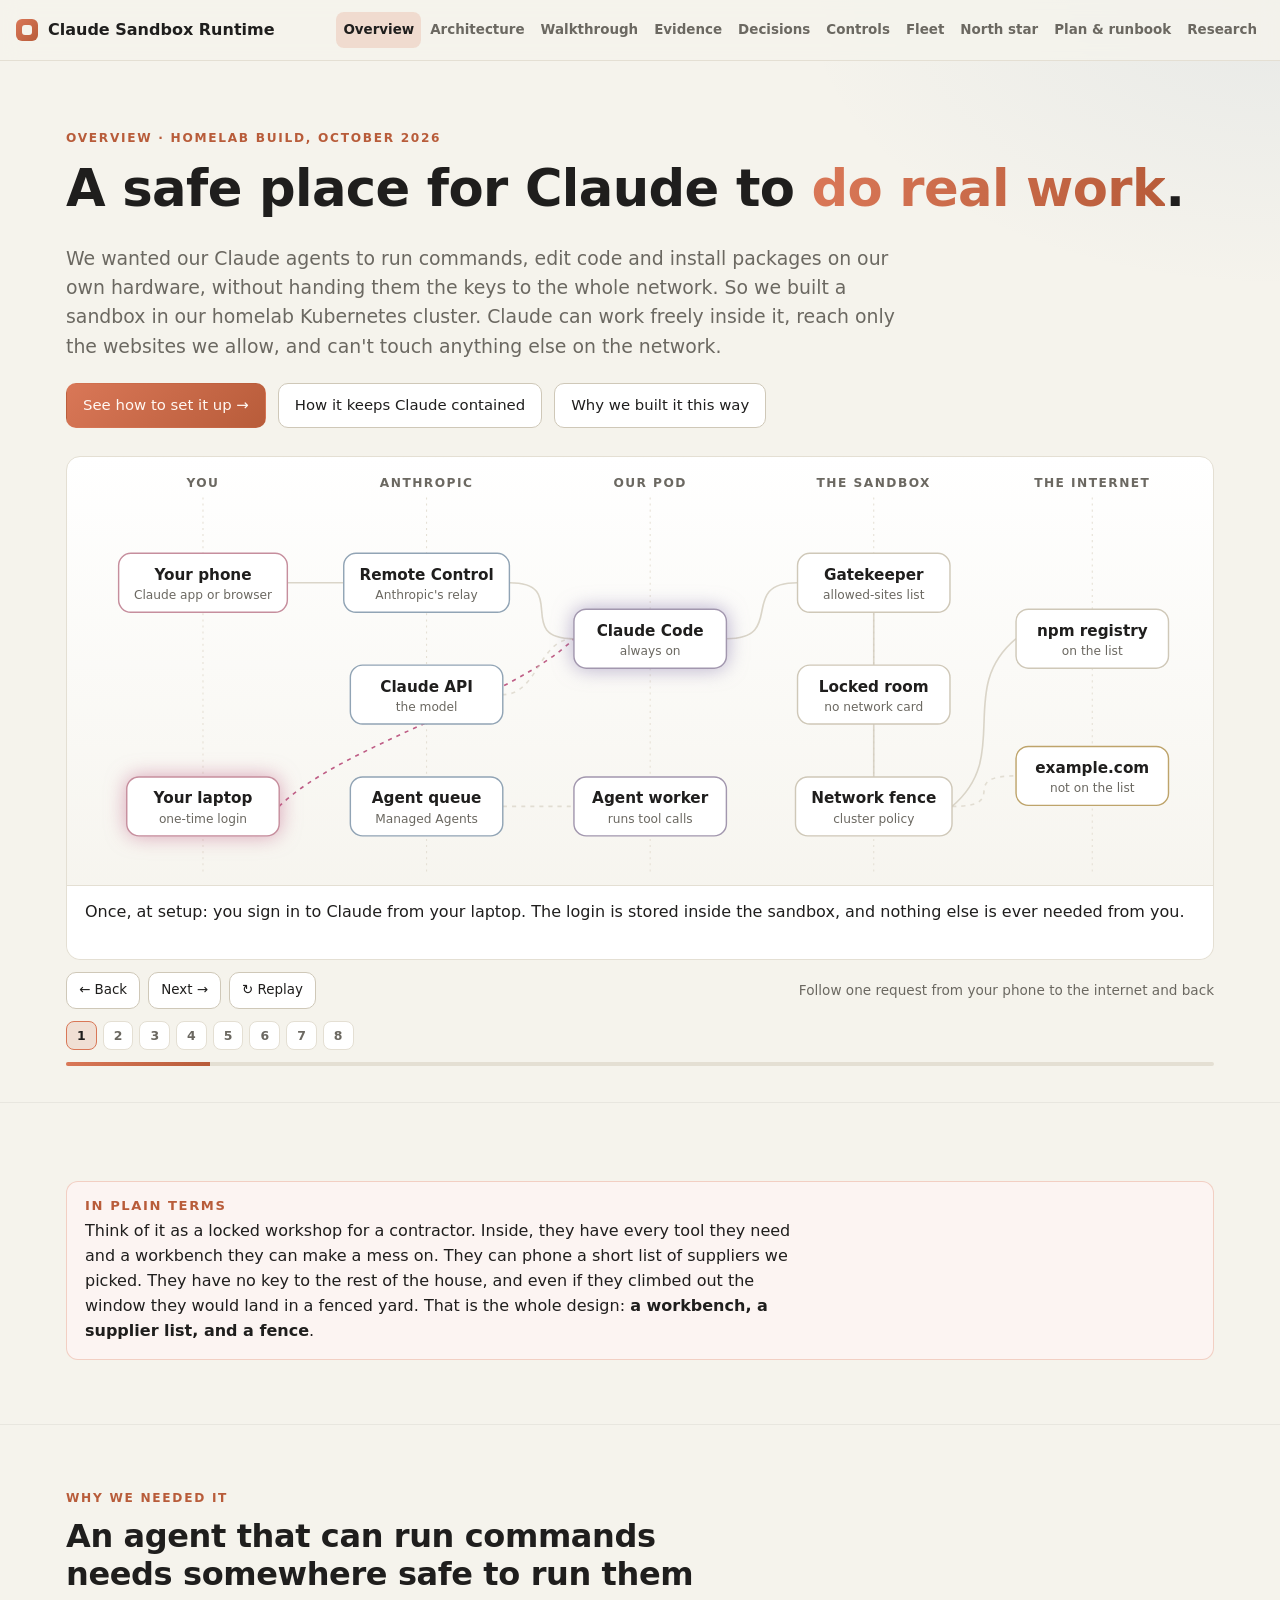
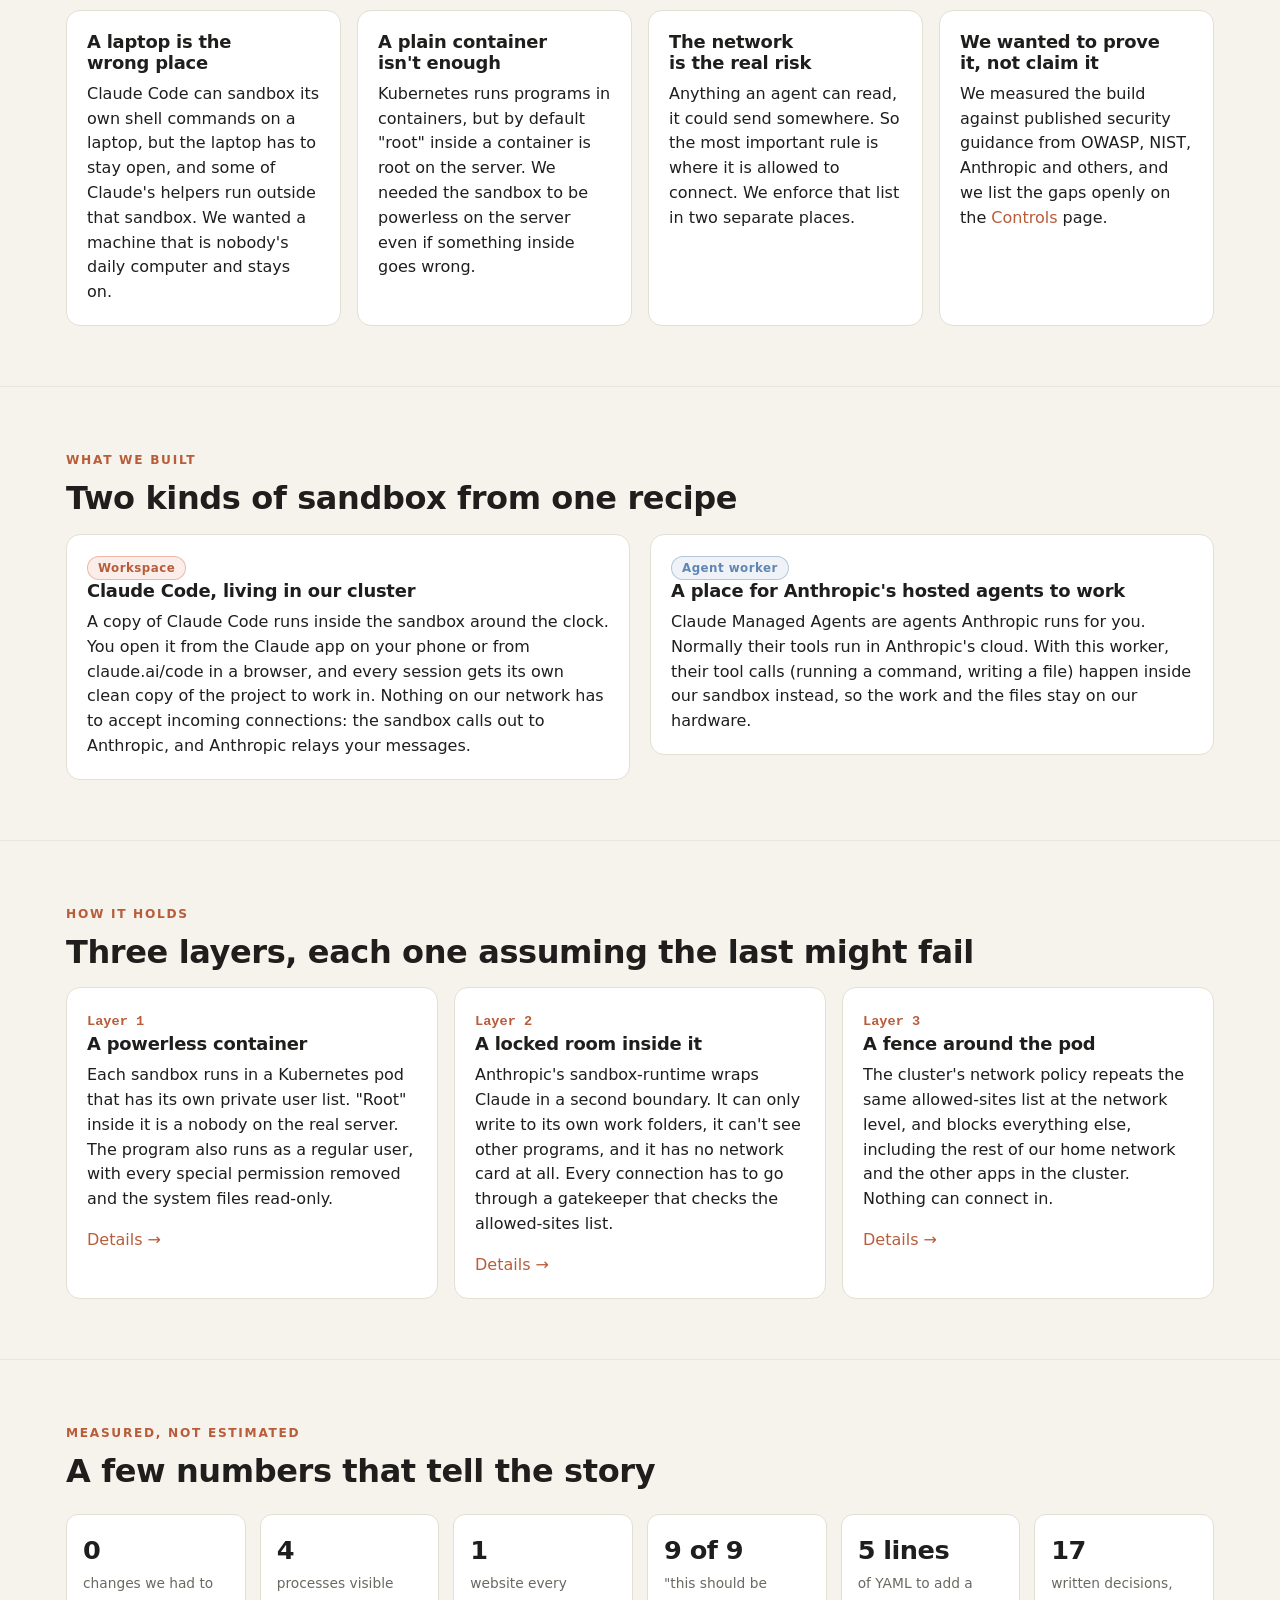
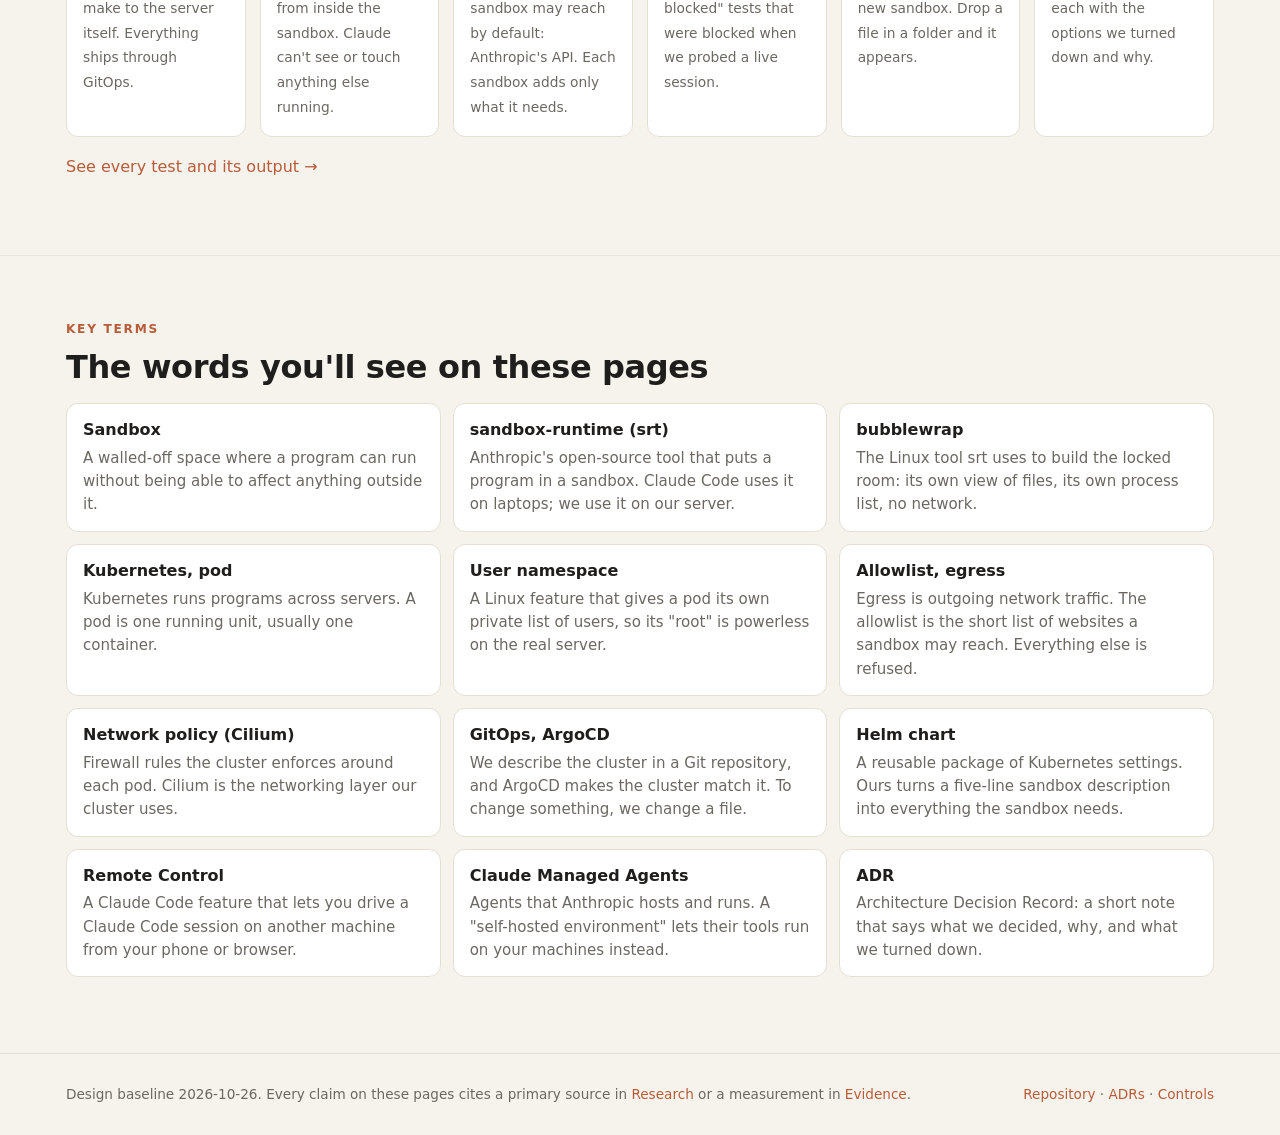
==== commit 84a038a2: "site: plain-language rewrite of every page; new Fleet page; ADR-0017 Every page opens with an "In pl" ====
--- a/site/index.html
+++ b/site/index.html
@@ -5,8 +5,8 @@
 <meta name="viewport" content="width=device-width, initial-scale=1, viewport-fit=cover">
 <title>Claude Sandbox Runtime</title>
 <meta name="description" content="How we gave Claude agents a safe place to do real work in our homelab: a locked-down sandbox on Kubernetes, built on Anthropic's sandbox-runtime and delivered with GitOps.">
-<link rel="stylesheet" href="assets/site.css">
-<script src="assets/site.js"></script>
+<link rel="stylesheet" href="assets/site.css?v=20261027c">
+<script src="assets/site.js?v=20261027c"></script>
 </head>
 <body>
 <header id="site-header"></header>
@@ -93,7 +93,7 @@
       <div class="stat reveal d2"><b>1</b><span>website every sandbox may reach by default: Anthropic's API. Each sandbox adds only what it needs.</span></div>
       <div class="stat reveal d3"><b>9 of 9</b><span>"this should be blocked" tests that were blocked when we probed a live session.</span></div>
       <div class="stat reveal"><b>5 lines</b><span>of YAML to add a new sandbox. Drop a file in a folder and it appears.</span></div>
-      <div class="stat reveal d1"><b>16</b><span>written decisions, each with the options we turned down and why.</span></div>
+      <div class="stat reveal d1"><b>17</b><span>written decisions, each with the options we turned down and why.</span></div>
     </div>
     <p style="margin-top:18px"><a href="evidence.html">See every test and its output →</a></p>
   </div>
